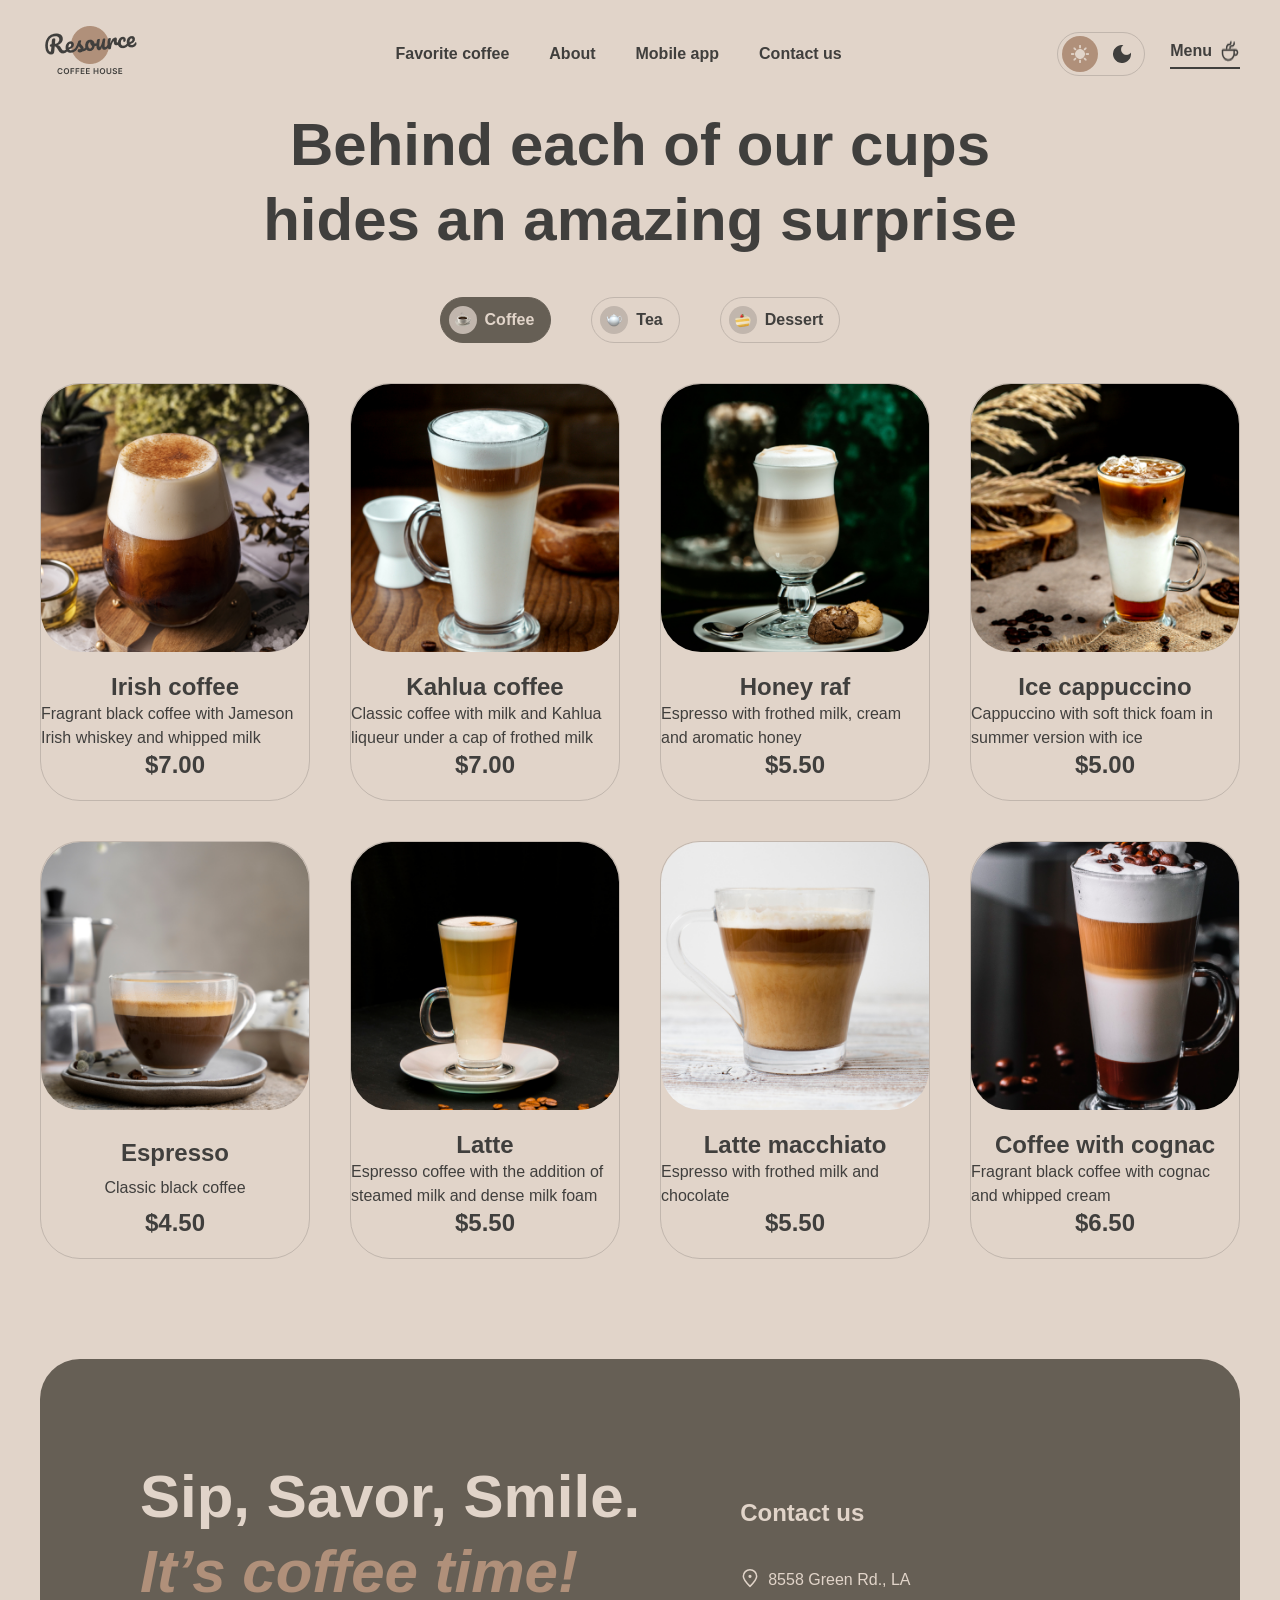
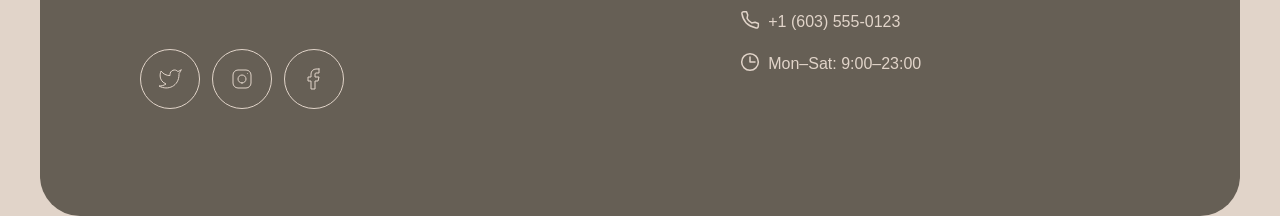
==== pages/menu/menu.html @ 3676dd22 "fix: header, footer links" ====
<!DOCTYPE html>
<html lang="en">
<head>
  <meta charset="UTF-8">
  <meta name="viewport" content="width=device-width, initial-scale=1.0">
  <link rel="icon" href="../../assets/img/menu/coffee_m_i.png" type="image/png">
  <script>
    if (localStorage.getItem('theme') === 'dark') document.documentElement.classList.add('dark', 'dark-init');
  </script>
  <link rel="stylesheet" href="../../styles/global.css">
  <link rel="stylesheet" href="../../styles/menu.css">
  <script src="../../scripts/switch.js" defer></script>
  <title>Coffee house</title>
</head>
<body>
  <div class="container">
    <header class="header font-nav-link">
      <div class="header-logo">
        <a href="../../pages/home/index.html">
          <img src="../../assets/img/logo.png" alt="Coffee house logo">
        </a>
      </div>
      <nav class="header-nav">
        <ul class="header-nav-list">
          <li><a href="../../pages/home/index.html#carousel">Favorite coffee</a></li>
          <li><a href="../../pages/home/index.html#about">About</a></li>
          <li><a href="../../pages/home/index.html#mobile-app">Mobile app</a></li>
          <li><a href="#contact">Contact us</a></li>
        </ul>
      </nav>
      <div class="header-buttons">
        <button class="header-switch">
          <img class="header-switch_btn sun" src="../../assets/img/Sun.png" alt="">
          <img class="header-switch_btn moon" src="../../assets/img/Moon.png" alt="">
        </button>
        <a class="header-menu_btn header-menu-active">
          <span class="header-menu_btn_title">Menu</span>
          <img class="header-menu_btn_img" src="../../assets/img/coffee-cup.png" alt="">
        </a>
        <button class="burger-btn" aria-label="Burger menu" aria-expanded="false">
          <span class="burger-btn__lines">
            <span></span>
            <span></span>
          </span>
        </button>
      </div>
    </header>
    <main class="menu">
      <div class="menu-offer">
        <h1 class="menu-offer__title font-heading-2">Behind each of our cups <br> hides an amazing surprise</h1>
        <div class="menu-offer__tabs font-action-button">
            <button class="menu-offer__tab active">
              <img class="tab-icon" src="../../assets/img/menu/coffee_m_i.png" alt="">
              <span>Coffee</span>
            </button>
            <button class="menu-offer__tab">
              <img class="tab-icon" src="../../assets/img/menu/tea_m_i.png" alt="">
              <span>Tea</span>
            </button>
            <button class="menu-offer__tab">
              <img class="tab-icon" src="../../assets/img/menu/dessert_m_i.png" alt="">
              <span>Dessert</span>
            </button>
        </div>
      </div>
      <div class="menu-grid">
        <article class="menu-card">
          <div class="menu-card__img-wrap">
            <img class="menu-card__img" src="../../assets/img/menu/coffee-1.png" alt="Menu card">
          </div>
          <h2 class="font-heading-3 menu-card__title">Irish coffee</h2>
          <p class="menu-card__text">Fragrant black coffee with Jameson Irish whiskey and whipped milk</p>
          <p class="menu-card__price font-heading-3">$7.00</p>
        </article>
        <article class="menu-card">
          <div class="menu-card__img-wrap">
            <img class="menu-card__img" src="../../assets/img/menu/coffee-2.png" alt="Menu card">
          </div>
          <h2 class="font-heading-3 menu-card__title">Kahlua coffee</h2>
          <p class="menu-card__text">Classic coffee with milk and Kahlua liqueur under a cap of frothed milk</p>
          <p class="menu-card__price font-heading-3">$7.00</p>
        </article>
        <article class="menu-card">
          <div class="menu-card__img-wrap">
            <img class="menu-card__img" src="../../assets/img/menu/coffee-3.png" alt="Menu card">
          </div>
          <h2 class="font-heading-3 menu-card__title">Honey raf</h2>
          <p class="menu-card__text">Espresso with frothed milk, cream and aromatic honey</p>
          <p class="menu-card__price font-heading-3">$5.50</p>
        </article>
        <article class="menu-card">
          <div class="menu-card__img-wrap">
            <img class="menu-card__img" src="../../assets/img/menu/coffee-4.png" alt="Menu card">
          </div>
          <h2 class="font-heading-3 menu-card__title">Ice cappuccino</h2>
          <p class="menu-card__text">Cappuccino with soft thick foam in summer version with ice</p>
          <p class="menu-card__price font-heading-3">$5.00</p>
        </article>
        <article class="menu-card">
          <div class="menu-card__img-wrap">
            <img class="menu-card__img" src="../../assets/img/menu/coffee-5.png" alt="Menu card">
          </div>
          <h2 class="font-heading-3 menu-card__title">Espresso</h2>
          <p class="menu-card__text">Classic black coffee</p>
          <p class="menu-card__price font-heading-3">$4.50</p>
        </article>
        <article class="menu-card">
          <div class="menu-card__img-wrap">
            <img class="menu-card__img" src="../../assets/img/menu/coffee-6.png" alt="Menu card">
          </div>
          <h2 class="font-heading-3 menu-card__title">Latte</h2>
          <p class="menu-card__text">Espresso coffee with the addition of steamed milk and dense milk foam</p>
          <p class="menu-card__price font-heading-3">$5.50</p>
        </article>
        <article class="menu-card">
          <div class="menu-card__img-wrap">
            <img class="menu-card__img" src="../../assets/img/menu/coffee-7.png" alt="Menu card">
          </div>
          <h2 class="font-heading-3 menu-card__title">Latte macchiato</h2>
          <p class="menu-card__text">Espresso with frothed milk and chocolate</p>
          <p class="menu-card__price font-heading-3">$5.50</p>
        </article>
        <article class="menu-card">
          <div class="menu-card__img-wrap">
            <img class="menu-card__img" src="../../assets/img/menu/coffee-8.png" alt="Menu card">
          </div>
          <h2 class="font-heading-3 menu-card__title">Coffee with cognac</h2>
          <p class="menu-card__text">Fragrant black coffee with cognac and whipped cream</p>
          <p class="menu-card__price font-heading-3">$6.50</p>
        </article>
      </div>
      <div class="menu-pagination">
        <button class="pagination_btn">
          <svg width="60" height="60" viewBox="0 0 60 60" xmlns="http://www.w3.org/2000/svg">
            <rect class="btn__bg" x="0.5" y="0.5" width="59" height="59" rx="29.5"/>
            <path class="btn__logo" d="M39.8883 31.5C39.1645 36.3113 35.013 40 30 40C24.4772 40 20 35.5228 20 30C20 24.4772 24.4772 20 30 20C34.1006 20 37.6248 22.4682 39.1679 26" stroke-linecap="round" stroke-linejoin="round"/>
            <path class="btn__logo" d="M35 26H39.4C39.7314 26 40 25.7314 40 25.4V21" stroke-linecap="round" stroke-linejoin="round"/>
            </svg>
        </button>
      </div>
    </main>
    <footer id="contact">
      <div class="footer-container">
        <div class="footer-social">
          <div class="footer-social-hero">
            <h2 class="font-heading-2 footer-h2">Sip, Savor, Smile.</h2>
            <p class="font-heading-2 font-heading-2-accent footer-h2__inv">It’s coffee time!</p>
          </div>
          <div class="footer-social_icons">
            <a href="https://x.com" target="blank" class="footer-social_link" aria-label="Twitter">
              <svg width="60" height="60" viewBox="0 0 60 60" xmlns="http://www.w3.org/2000/svg" class="footer-social_icon">
                <rect class="social_icon__bg" x="0.5" y="0.5" width="59" height="59" rx="29.5"/>
                <path class="social_icon__logo" d="M41 21.0101C41 21.0101 38.9821 22.2022 37.86 22.5401C37.2577 21.8476 36.4573 21.3567 35.567 21.134C34.6767 20.9112 33.7395 20.9673 32.8821 21.2945C32.0247 21.6218 31.2884 22.2045 30.773 22.9638C30.2575 23.7231 29.9877 24.6224 30 25.5401V26.5401C28.2426 26.5856 26.5013 26.1959 24.931 25.4055C23.3607 24.6151 22.0103 23.4487 21 22.0101C21 22.0101 17 31.0101 26 35.0101C23.9405 36.408 21.4872 37.109 19 37.0101C28 42.0101 39 37.0101 39 25.5101C38.9991 25.2315 38.9723 24.9537 38.92 24.6801C39.9406 23.6735 41 21.0101 41 21.0101Z" stroke-linecap="round" stroke-linejoin="round"/>
              </svg>
            </a>
            <a href="https://www.instagram.com" target="blank" class="footer-social_link" aria-label="Instagram">
              <svg width="60" height="60" viewBox="0 0 60 60" fill="none" xmlns="http://www.w3.org/2000/svg" class="footer-social_icon">
                <rect class="social_icon__bg" x="0.5" y="0.5" width="59" height="59" rx="29.5" stroke="#C1B6AD"/>
                <path class="social_icon__logo" d="M30 34C32.2091 34 34 32.2091 34 30C34 27.7909 32.2091 26 30 26C27.7909 26 26 27.7909 26 30C26 32.2091 27.7909 34 30 34Z" stroke="#E1D4C9" stroke-linecap="round" stroke-linejoin="round"/>
                <path class="social_icon__logo" d="M21 34V26C21 23.2386 23.2386 21 26 21H34C36.7614 21 39 23.2386 39 26V34C39 36.7614 36.7614 39 34 39H26C23.2386 39 21 36.7614 21 34Z" stroke="#E1D4C9"/>
                <path class="social_icon__logo" d="M35.5 24.51L35.51 24.4989" stroke="#E1D4C9" stroke-linecap="round" stroke-linejoin="round"/>
              </svg>
            </a>
            <a href="https://www.facebook.com" target="blank" class="footer-social_link" aria-label="Facebook">
              <svg width="60" height="60" viewBox="0 0 60 60" fill="none" xmlns="http://www.w3.org/2000/svg" class="footer-social_icon">
                <rect class="social_icon__bg" x="0.5" y="0.5" width="59" height="59" rx="29.5" stroke="#C1B6AD"/>
                <path class="social_icon__logo" d="M35 20H32C30.6739 20 29.4021 20.5268 28.4645 21.4645C27.5268 22.4021 27 23.6739 27 25V28H24V32H27V40H31V32H34L35 28H31V25C31 24.7348 31.1054 24.4804 31.2929 24.2929C31.4804 24.1054 31.7348 24 32 24H35V20Z" stroke="#E1D4C9" stroke-linecap="round" stroke-linejoin="round"/>
              </svg>
            </a>
          </div>
        </div>
        <div class="footer-contacts">
          <h3 class="font-heading-3">Contact us</h3>
          <div class="contacts-wrapper">
            <a href="https://www.google.com/maps" target="_blank" class="contacts__adress contacts__item">
              <svg width="20" height="20" viewBox="0 0 20 20" fill="none" xmlns="http://www.w3.org/2000/svg">
                <path d="M16.6663 8.33329C16.6663 12.0152 9.99967 18.3333 9.99967 18.3333C9.99967 18.3333 3.33301 12.0152 3.33301 8.33329C3.33301 4.65139 6.31778 1.66663 9.99967 1.66663C13.6816 1.66663 16.6663 4.65139 16.6663 8.33329Z" stroke="#E1D4C9" stroke-width="1.5"/>
                <path d="M10.0003 9.16667C10.4606 9.16667 10.8337 8.79357 10.8337 8.33333C10.8337 7.8731 10.4606 7.5 10.0003 7.5C9.54009 7.5 9.16699 7.8731 9.16699 8.33333C9.16699 8.79357 9.54009 9.16667 10.0003 9.16667Z" fill="#E1D4C9" stroke="#E1D4C9" stroke-width="1.5" stroke-linecap="round" stroke-linejoin="round"/>
              </svg>
              <span>8558 Green Rd.,  LA</span>
            </a>
            <a href="tel:+16035550123" class="contacts__phone contacts__item">
              <svg width="20" height="20" viewBox="0 0 20 20" fill="none" xmlns="http://www.w3.org/2000/svg">
                <path d="M15.0984 12.2516L11.6665 12.9166C9.34845 11.7531 7.91654 10.4166 7.08321 8.33329L7.72483 4.89154L6.51197 1.66663L3.72946 1.66663C2.60191 1.66663 1.71466 2.59958 1.90108 3.71161C2.29888 6.08454 3.37231 10.0391 6.24987 12.9166C9.27338 15.9401 13.5661 17.3318 16.1378 17.9288C17.299 18.1983 18.3332 17.2908 18.3332 16.0988L18.3332 13.4843L15.0984 12.2516Z" stroke="#E1D4C9" stroke-width="1.5" stroke-linecap="round" stroke-linejoin="round"/>
              </svg>
              <span>+1 (603) 555-0123</span>
            </a>
            <a href="https://www.google.com/maps" class="contacts__schedule contacts__item">
              <svg width="20" height="20" viewBox="0 0 20 20" fill="none" xmlns="http://www.w3.org/2000/svg">
                <g clip-path="url(#clip0_217_1736)">
                <path d="M10 5L10 10L15 10" stroke="#E1D4C9" stroke-width="1.5" stroke-linecap="round" stroke-linejoin="round"/>
                <path d="M10.0003 18.3333C14.6027 18.3333 18.3337 14.6023 18.3337 9.99996C18.3337 5.39759 14.6027 1.66663 10.0003 1.66663C5.39795 1.66663 1.66699 5.39759 1.66699 9.99996C1.66699 14.6023 5.39795 18.3333 10.0003 18.3333Z" stroke="#E1D4C9" stroke-width="1.5" stroke-linecap="round" stroke-linejoin="round"/>
                </g>
                <defs>
                <clipPath id="clip0_217_1736">
                <rect width="20" height="20" fill="white"/>
                </clipPath>
                </defs>
              </svg>
              <span>Mon–Sat: 9:00–23:00</span>
            </a>
          </div>
        </div>
      </div>
    </footer>
  </div>
</body>
</html>
---- styles/global.css ----
/* colors */
:root {
  --page-col: #E1D4C9;
  --container-col: #665F55;
  --overlay-col: #403F3DCC;
  --text-primary-col: #403F3D;
  --text-inverse-col: #E1D4C9;
  --text-accent-col: #B0907A;
  --border-primary-col: #C1B6AD;
  --border-inverse-col: #665F55;

  --dark-page-col: #292826;
  --dark-container-col: #403F3D;
  --dark-overlay-col: #292826CC;
  --dark-text-primary-col: #E1D4C9;
  --dark-text-inverse-col: #E1D4C9;
  --dark-text-accent-col: #B0907A;
  --dark-border-primary-col: #665F55;
  --dark-border-inverse-col: #C1B6AD;
}

/* dark theme */
html.dark {
  --page-col: var(--dark-page-col);
  --container-col: var(--dark-container-col);
  --overlay-col: var(--dark-overlay-col);
  --text-primary-col: var(--dark-text-primary-col);
  --text-inverse-col: var(--dark-text-inverse-col);
  --text-accent-col: var(--dark-text-accent-col);
  --border-primary-col: var(--dark-border-primary-col);
  --border-inverse-col: var(--dark-border-inverse-col);
}

/* fonts */
.font-heading-1 {
  font-weight: 600;
  font-size: 72px;
  line-height: 105%;
}
.font-heading-1-accent {
  font-style: italic;
}
.font-heading-2 {
  font-weight: 600;
  font-size: 60px;
  line-height: 125%;
}
.font-heading-2-accent {
  font-style: italic;
}
.font-heading-3 {
  font-weight: 600;
  font-size: 24px;
  line-height: 125%;
}
.font-body-caption {
  font-weight: 600;
  font-size: 10px;
  line-height: 140%;
}
.font-action-button {
  font-weight: 600;
  font-size: 16px;
  line-height: 150%;
}
.font-burger-link {
  font-weight: 600;
  font-size: 32px;
  line-height: 125%;
}
.font-nav-link {
  font-weight: 600;
  font-size: 16px;
  line-height: 150%;
  font-style: bold;
}
@media (max-width: 700px) {
  .font-heading-1 {
    font-weight: 600;
    font-size: 42px;
    line-height: 115%;
  }
  .font-heading-2 {
    font-weight: 600;
    font-size: 32px;
    line-height: 125%;
  }
}

/* props */

*, *::before, *::after {
  margin: 0;
  box-sizing: border-box;
}
html {
  background-color: var(--page-col);
  scroll-behavior: smooth;
}
body {
  font-family: 'Inter', sans-serif;
  font-weight: 400;
  font-size: 16px;
  line-height: 150%;
  background-color: var(--page-col);
  color: var(--text-primary-col);
  transition: background-color 0.3s ease, color 0.3s ease;
}
a:link, a:visited {
  color: inherit;
  text-decoration: none;
}
.container {
  max-width: 1440px;
  /* width: 90%; */
  margin: 0 auto;
  padding: 0 40px;
}
@media (max-width: 700px) {
  .container {
    padding: 0 16px;
  }
}

/* svg color inversion */

.is-invertible {
  border: 1px solid var(--border-primary-col);
  background-color: transparent;
  transition: background-color 0.2s ease, border-color 0.2s ease, transform 0.2s ease;
}
.is-invertible .svg-bg {
  fill: transparent;
  stroke: var(--text-primary-col);
  transition: fill 0.2s ease, stroke 0.2s ease;
}
.is-invertible .svg-logo {
  fill: none;
  stroke: var(--text-primary-col);
  transition: stroke 0.2s ease;
}
.is-invertible:hover {
  background-color: var(--text-primary-col);
  stroke: var(--text-primary-col);
  fill: var(--text-primary-col);
}
.is-invertible:hover .svg-bg {
  fill: var(--text-primary-col);
  stroke: var(--text-primary-col);
}
.is-invertible:hover .svg-logo {
  stroke: var(--text-inverse-col);
  fill: var(--text-inverse-col);
}

/* header */

.header {
  padding: 20px 0;
  display: flex;
  justify-content: space-between;
}
.header-nav {
  display: flex;
}
.header-nav-list {
  display: flex;
  flex-direction: row;
  list-style: none;
  align-items: center;
  justify-content: center;
  gap: 40px;
}
.header-nav-list li:hover {
  border-bottom: 2px solid var(--text-primary-col);
}
.header-buttons {
  display: flex;
  gap: 25px;
  align-items: center;
}
@media (max-width: 400px) {
  .header-buttons {
    gap: 10px;
  }
}
.header-switch {
  all: unset;
  box-sizing: border-box;
  cursor: pointer;
  overflow: hidden;
  position: relative;

  width: 88px;
  height: 44px;

  border: 1px solid var(--border-primary-col);

  border-radius: 100px;
  display: inline-flex;
  align-items: center;
  justify-content: space-between;

  padding: 3px 13px;
  transition: background-color 0.3s, ease;
}
.header-switch:after {
  content: "";
  position: absolute;

  top: 3px;
  left: 4px;

  width: 36px;
  height: 36px;
  border-radius: 100px;

  background-color: var(--text-accent-col);
  transition: transform 0.3s cubic-bezier(0.4, 0, 0.2, 1), border-color 0.3s ease;
}
.header-switch::before {
  content: "";
  position: absolute;

  top: 3px;
  left: 4px;

  width: 36px;
  height: 36px;
  border-radius: 100px;

  background-color: inherit;
  z-index: 0;
}
.header-switch:not(.dark):not(.is-clicking):hover::before {
  transform: translateX(42px);
  background-color: var(--dark-border-primary-col);
}
.header-switch.dark:after {
  transform: translateX(42px);
  background-color: var(--dark-text-accent-col);
}
.header-switch.dark:not(.is-clicking):hover::before {
  transform: translateX(0);
  background-color: var(--dark-container-col);
}
.header-switch_btn {
  width: 18px;
  height: 18px;
  z-index: 1;
  transition: opacity 0.3s ease, filter 0.3s ease;
}
html.dark-init .header-switch::after {
  transition: none !important;
}
html.dark-init .header-switch::before {
  transition: none !important;
}
.header-menu_btn {
  display: flex;
  gap: 8px;
  padding-bottom: 4px;
  cursor: pointer;
  border-bottom: 2px solid transparent;
  transition: border-color 0.2s ease;
}
.header-menu_btn_img {
  opacity: 0;
  transform: scale(0.8);
  transition: opacity 0.2s ease, transform 0.2s ease;
}
.header-menu_btn:hover .header-menu_btn_img {
  opacity: 1;
  transform: scale(1);
}
.header-menu-active .header-menu_btn_img {
  opacity: 1;
  transform: scale(1);
}
.header-menu-active {
  border-color: var(--text-primary-col);
}
.burger-btn {
  all: unset;
  display: none;
}
@media (max-width: 1000px) {
  .header-nav-list {
    display: none;
  }
  .header-menu_btn {
    display: none;
  }
  .burger-btn {
    all: unset;
    box-sizing: border-box;
    cursor: pointer;
    display: inline-flex;
    align-items: center;
    justify-content: center;
    width: 44px;
    height: 44px;
    border: 1px solid var(--border-inverse-col);
    border-radius: 50%;
    position: relative;
    z-index: 100;
    transition: background-color 0.2s ease, border-color 0.2s ease;
  }
  .burger-btn__lines {
    display: flex;
    position: relative;
    width: 16px;
    height: 8px;
    display: flex;
    flex-direction: column;
    justify-content: space-between;
  }
  .burger-btn__lines span {
    display: block;
    width: 100%;
    height: 2px;
    background-color: var(--border-inverse-col);
    border-radius: 1px;
    transition: transform 0.3s ease, opacity 0.3s ease, top 0.3s ease;
    position: relative;
  }
  .burger-btn--open .burger-btn__lines span:nth-child(1) {
    transform: translateY(3px) rotate(45deg);
  }
  .burger-btn--open .burger-btn__lines span:nth-child(2) {
    transform: translateY(-3px) rotate(-45deg);
  }
}

/* footer */
.footer-container {
  display: flex;
  flex-direction: row;
  align-items: center;
  gap: 100px;
  padding: 100px;
  background-color: var(--container-col);
  border-radius: 40px;
}
.footer-social {
  display: flex;
  flex-direction: column;
  gap: 40px;
}
.footer-h2 {
  color: var(--text-inverse-col);
}
.footer-h2__inv {
  color: var(--text-accent-col);
}
.footer-social_icons {
  display: flex;
  gap: 12px;
}
.footer-social_link {
  cursor: pointer;
  transition: transform 0.2s ease;
}
.social_icon__bg {
  fill: transparent;
  stroke: var(--text-inverse-col);
  transition: fill 0.2s ease, stroke 0.2s ease;
}
.social_icon__logo {
  fill: none;
  stroke: var(--text-inverse-col);
  transition: stroke 0.2s ease;
}
.footer-social_link:hover .social_icon__bg {
  fill: var(--text-inverse-col);
  stroke: var(--text-inverse-col);
}
.footer-social_link:hover .social_icon__logo {
  stroke: var(--container-col);
}
.footer-contacts {
  display: flex;
  flex-direction: column;
  gap: 40px;
  color: var(--text-inverse-col);
}
.contacts-wrapper {
  display: flex;
  flex-direction: column;
  gap: 16px;
}
.contacts__item {
  display: flex;
  flex-direction: row;
  gap: 8px;
  cursor: pointer;
  border-bottom: 2px solid transparent;
  transition: border-color 0.2s ease;
}
.contacts__item:hover {
  border-color: var(--text-inverse-col);
}
@media (max-width: 1220px) {
  .footer-container {
    gap: 60px;
  }
}
@media (max-width: 1050px) {
  .footer-container {
    flex-direction: column;
    align-items: start;
    padding-left: 60px;
    padding-right: 60px;
  }
}
@media (max-width: 700px) {
  .footer-container {
    padding-left: 16px;
    padding-right: 16px;
    padding-bottom: 60px;
    gap: 40px;
  }
}
---- styles/menu.css ----
.menu {
  display: flex;
  flex-direction: column;
  gap: 40px;
  margin-bottom: 100px;
}
.menu-offer {
  display: flex;
  flex-direction: column;
  align-items: center;
  gap: 40px;
}
.menu-offer__tab {
  all: unset;
  box-sizing: border-box;
  cursor: pointer;
  overflow: hidden;

  height: 46px;

  border: 1px solid var(--border-primary-col);

  border-radius: 100px;
  display: inline-flex;
  align-items: center;
  justify-content: center;
  gap: 8px;

  padding: 8px 16px 8px 8px;
  transition: background-color 0.2s ease, border-color 0.2s ease, color 0.2s ease;
}
.tab-icon {
  padding: 6px;
  background-color: var(--border-primary-col);
  border-radius: 50%;
  transition: background-color 0.2s ease, filter 0.2s ease;
}
.menu-offer__tab:hover,
.menu-offer__tab.active {
  background-color: var(--container-col);
  border-color: var(--container-col);
  color: var(--text-inverse-col);
}
.menu-offer__tab:hover
.tab-icon,
.tab-icon:active {
  background-color: var(--page-col);
  border-color: var(--page-col);
  color: var(--page-col);
}
.tab-btn:hover .tab-icon,
.tab-btn:active .tab-icon {
  background-color: var(--page-col);
}
.menu-offer__title {
  text-align: center;
}
.menu-offer__tabs {
  display: flex;
  align-items: center;
  justify-content: center;
  gap: 40px;
}
.menu-grid {
  display: grid;
  grid-template-columns: repeat(4, minmax(0, 1fr));
  gap: 40px 40px;
  max-width: 1344px;
  width: 100%;
  margin: 0 auto;
}
@media (max-width: 1100px) {
  .menu-grid {
    grid-template-columns: repeat(2, 1fr);
    gap: 40px;
  }
}
@media (max-width: 700px) {
  .menu-grid {
    grid-template-columns: 100%;
    gap: 28px;
    max-width: 450px;
  }
}
.menu-card {
  display: flex;
  flex-direction: column;
  align-items: center;
  justify-content: space-between;
  cursor: pointer;
  border: 1px solid var(--border-primary-col);
  border-radius: 40px;
}
.menu-card__img-wrap {
  width: 100%;
  overflow: hidden;
  position: relative;
  aspect-ratio: 1/1;
  border-radius: 40px;
  margin-bottom: 20px;
}
.menu-card__img {
  width: 100%;
  height: 100%;
  object-fit: cover;
  object-position: center;
  transform: scale(1.1);
  transition: transform 0.4s cubic-bezier(0.25, 1, 0.5, 1);
}
.menu-card:hover .menu-card__img {
  transform: scale(1);
}
.menu-card__price {
  margin-bottom: 20px;
}
@media (max-width: 700px) {
  .menu-card:nth-child(n + 5) {
    display: none !important;
  }
}
.menu-pagination {
  display: none;
  flex-direction: row;
  align-items: center;
  justify-content: center;
}
@media (max-width: 1100px) {
  .menu-pagination {
    display: flex;
  }
}
.pagination_btn {
  all: unset;
  box-sizing: border-box;
  cursor: pointer;
  transition: transform 0.2s ease;
}
.btn__logo {
  fill: none;
  stroke: var(--border-inverse-col);
  transition: stroke 0.2s ease;
}
.btn__bg {
  fill: transparent;
  stroke: var(--border-inverse-col);
  transition: fill 0.2s ease, stroke 0.2s ease;
}
.pagination_btn:hover .btn__bg {
  fill: var(--border-inverse-col);
  stroke: var(--page-col);
}
.pagination_btn:hover .btn__logo {
  stroke: var(--page-col);
}
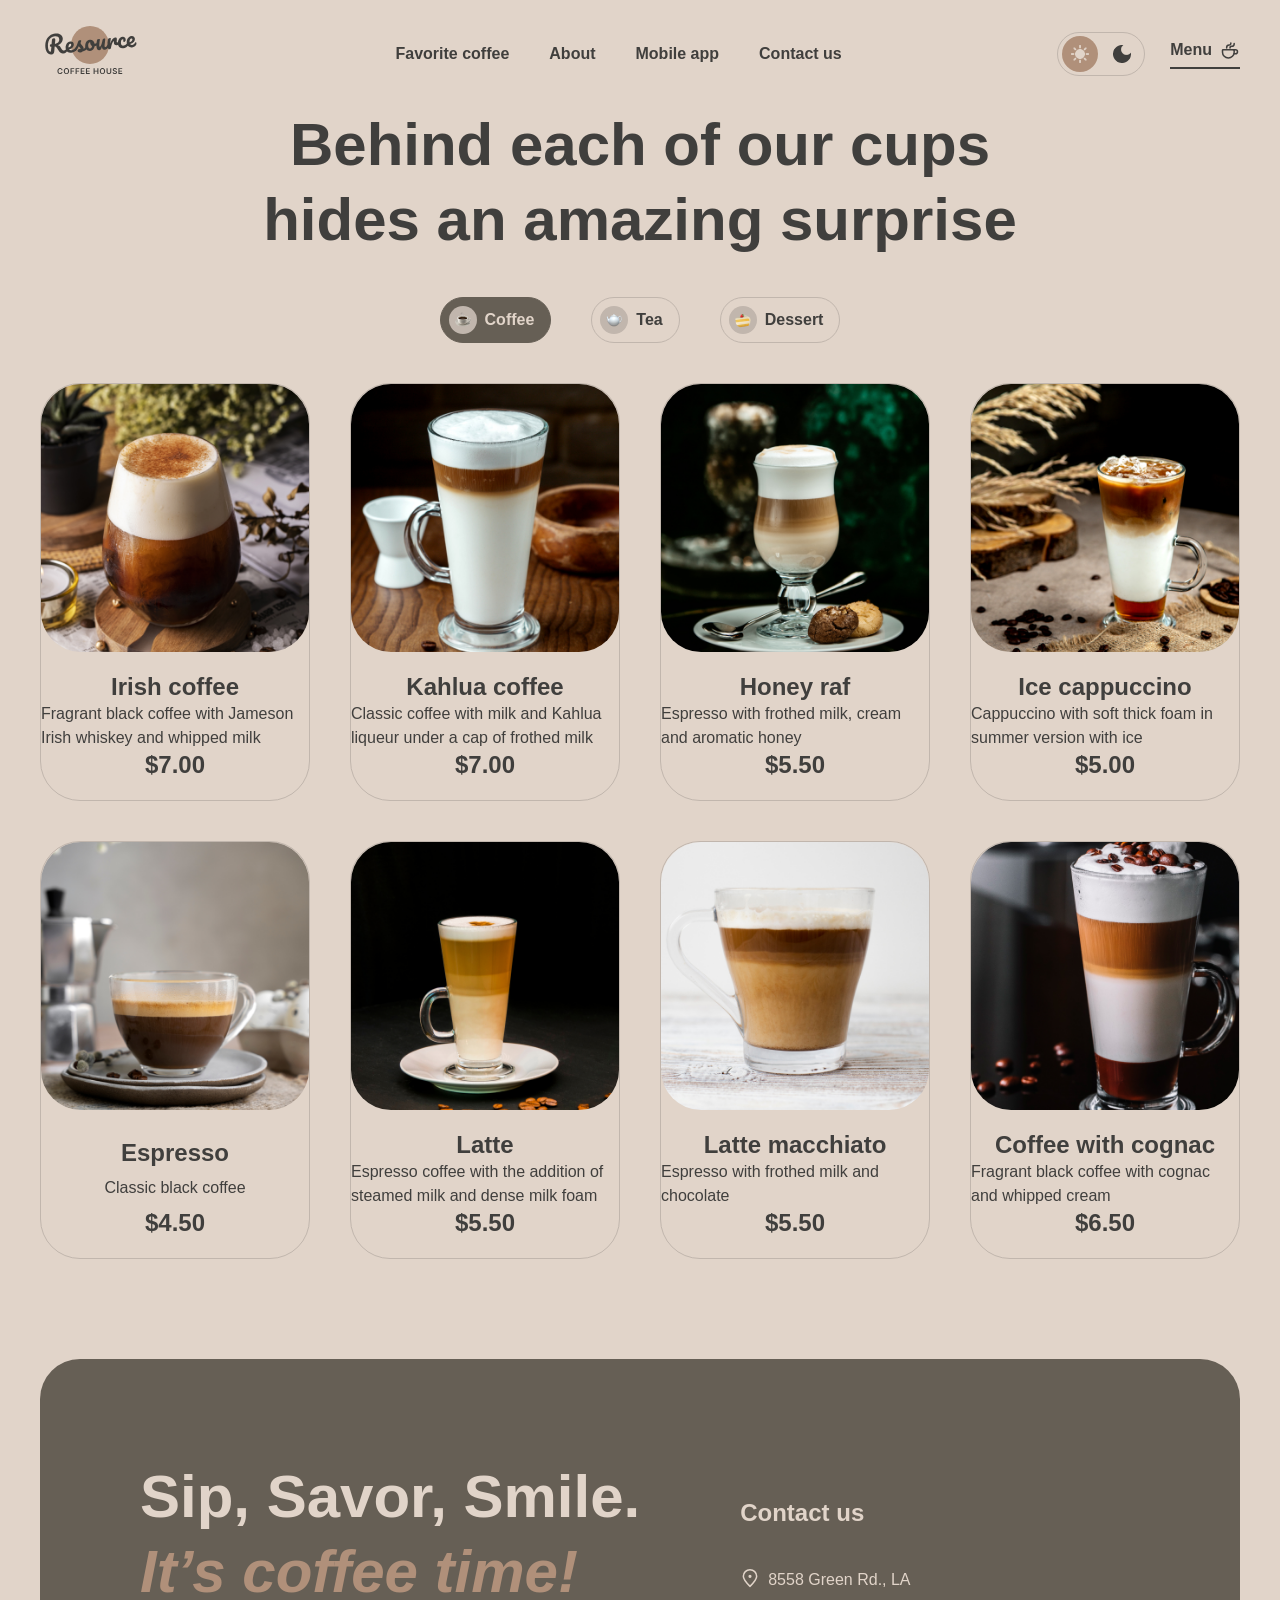
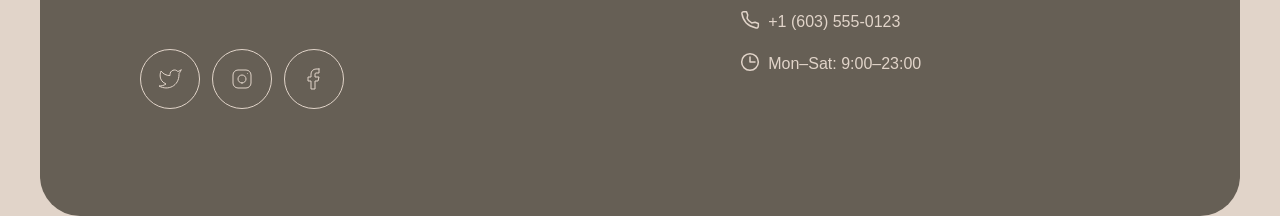
==== commit 4fd6a1c8: "fix: menu btn at header" ====
--- a/pages/menu/menu.html
+++ b/pages/menu/menu.html
@@ -17,7 +17,28 @@
     <header class="header font-nav-link">
       <div class="header-logo">
         <a href="../../pages/home/index.html">
-          <img src="../../assets/img/logo.png" alt="Coffee house logo">
+          <svg class="header-logo-img" width="100" height="60" viewBox="0 0 100 60" fill="none" xmlns="http://www.w3.org/2000/svg">
+            <path d="M69 25C69 35.4934 60.4934 44 50 44C39.5066 44 31 35.4934 31 25C31 14.5066 39.5066 6 50 6C60.4934 6 69 14.5066 69 25Z" fill="#B0907A"/>
+            <path d="M95.6784 22.2913C95.8856 22.2732 96.0534 22.3548 96.1817 22.5364C96.326 22.7165 96.4127 22.9739 96.442 23.3086C96.4922 23.8824 96.4 24.3884 96.1652 24.8265C95.7789 25.5509 95.2359 26.1365 94.5362 26.5832C93.8524 27.0285 93.0084 27.295 92.0042 27.3829C90.4741 27.5168 89.2469 27.1664 88.3226 26.3318C87.3969 25.4812 86.8658 24.2749 86.7291 22.7129C86.6329 21.6131 86.7748 20.5727 87.1547 19.5919C87.5333 18.5951 88.1046 17.7822 88.8687 17.1532C89.6487 16.5229 90.5568 16.1623 91.5928 16.0717C92.5173 15.9908 93.2829 16.2049 93.8895 16.714C94.4948 17.2071 94.8386 17.9239 94.9209 18.8643C95.0171 19.9641 94.7016 20.9473 93.9743 21.814C93.2617 22.6633 91.9772 23.4021 90.1208 24.0303C90.5675 24.73 91.2451 25.0401 92.1537 24.9606C92.8072 24.9035 93.3279 24.7053 93.7158 24.3662C94.1197 24.0257 94.5692 23.4725 95.0643 22.7064C95.2346 22.4506 95.4393 22.3122 95.6784 22.2913ZM91.3914 18.4503C90.8016 18.5019 90.3295 18.8885 89.9751 19.6102C89.6365 20.3304 89.5098 21.1767 89.5949 22.149L89.5991 22.1968C90.5199 21.8914 91.2318 21.4918 91.7347 20.9981C92.2376 20.5044 92.4632 19.9626 92.4117 19.3729C92.3852 19.0701 92.2766 18.8386 92.0859 18.6786C91.9098 18.5013 91.6783 18.4252 91.3914 18.4503Z" fill="currentColor"/>
+            <path d="M83.2976 28.1446C81.7356 28.2813 80.4779 27.9497 79.5245 27.1497C78.5857 26.3324 78.0529 25.1985 77.926 23.7481C77.813 22.457 77.969 21.303 78.394 20.2861C78.819 19.2692 79.4149 18.4622 80.1818 17.8651C80.9487 17.268 81.7784 16.9304 82.671 16.8523C83.5477 16.7756 84.2481 16.9793 84.7723 17.4635C85.311 17.9303 85.6159 18.5702 85.6871 19.383C85.7456 20.0525 85.6437 20.6316 85.3813 21.1203C85.1348 21.6076 84.7725 21.8722 84.2944 21.9141C83.9915 21.9406 83.7382 21.8904 83.5344 21.7637C83.3465 21.6356 83.2414 21.444 83.2191 21.189C83.2093 21.0774 83.2141 20.9485 83.2334 20.8023C83.2527 20.6561 83.2676 20.5504 83.278 20.4852C83.3367 20.2392 83.357 20.0125 83.3389 19.8053C83.3208 19.5981 83.2511 19.4436 83.1297 19.3418C83.0243 19.2386 82.876 19.1953 82.6847 19.2121C82.3181 19.2441 81.9901 19.4415 81.7006 19.8041C81.4097 20.1508 81.193 20.6114 81.0506 21.186C80.9081 21.7606 80.8661 22.3826 80.9247 23.0521C81.0865 24.901 81.9723 25.7551 83.5821 25.6142C84.2356 25.557 84.9181 25.2805 85.6296 24.7846C86.3556 24.2714 87.0469 23.5444 87.7034 22.6036C87.8752 22.3637 88.0806 22.2333 88.3197 22.2124C88.5269 22.1942 88.6946 22.2759 88.8229 22.4574C88.9672 22.6375 89.054 22.895 89.0832 23.2297C89.1362 23.8354 89.028 24.3427 88.7587 24.7518C88.0904 25.7418 87.2526 26.5378 86.2452 27.1399C85.2524 27.7247 84.2699 28.0596 83.2976 28.1446Z" fill="currentColor"/>
+            <path d="M69.549 29.3476C68.9433 29.4006 68.485 29.1195 68.1742 28.5042C67.8794 27.8876 67.6706 26.8779 67.5479 25.4753C67.3666 23.4032 67.4892 21.4089 67.9158 19.4924C68.0188 19.0177 68.2207 18.6627 68.5213 18.4276C68.8365 18.1752 69.289 18.0232 69.8787 17.9716C70.1975 17.9437 70.4242 17.964 70.5586 18.0326C70.6931 18.1011 70.7701 18.2469 70.7897 18.4701C70.812 18.7251 70.7426 19.3094 70.5816 20.2229C70.478 20.8744 70.3993 21.4434 70.3455 21.93C70.2917 22.4165 70.2636 23.0132 70.2612 23.7201C70.6673 22.3033 71.1594 21.136 71.7376 20.2181C72.3158 19.3002 72.8997 18.6308 73.4892 18.2098C74.0947 17.7874 74.6605 17.5532 75.1865 17.5072C76.2225 17.4166 76.7858 17.8893 76.8765 18.9253C76.8946 19.1325 76.8668 19.6409 76.7931 20.4504C76.7214 21.0991 76.6925 21.5032 76.7064 21.6626C76.7552 22.2204 76.9789 22.4819 77.3773 22.4471C77.8236 22.408 78.3668 22.0072 79.0067 21.2445C79.1958 21.0191 79.4019 20.8967 79.6251 20.8772C79.8323 20.8591 80 20.9408 80.1283 21.1223C80.2712 21.2864 80.3559 21.5199 80.3824 21.8228C80.434 22.4125 80.315 22.8887 80.0255 23.2513C79.6197 23.7526 79.1285 24.1971 78.5521 24.5848C77.9903 24.9552 77.3746 25.1697 76.7052 25.2282C75.8604 25.3021 75.196 25.1434 74.7121 24.7521C74.2441 24.3594 73.978 23.7965 73.9139 23.0633C73.8929 22.8242 73.8959 22.583 73.9228 22.3397C73.9268 22.0182 73.9239 21.8016 73.9142 21.69C73.8919 21.435 73.793 21.3151 73.6177 21.3305C73.3786 21.3514 73.0836 21.6503 72.7325 22.2271C72.396 22.7865 72.0748 23.5213 71.7689 24.4314C71.4631 25.3415 71.2332 26.2932 71.0791 27.2864C70.9694 28.0509 70.8068 28.5791 70.5914 28.8709C70.3906 29.1455 70.0431 29.3044 69.549 29.3476Z" fill="currentColor"/>
+            <path d="M59.2462 30.2488C58.5289 30.3116 57.9106 30.0364 57.3912 29.4233C56.8863 28.7929 56.5906 27.9836 56.5042 26.9954C56.3996 25.8 56.3838 24.7012 56.4567 23.699C56.5282 22.6809 56.6985 21.5979 56.9675 20.4501C57.085 19.958 57.2782 19.5958 57.547 19.3635C57.8157 19.1312 58.2609 18.9878 58.8826 18.9334C59.2332 18.9028 59.4772 18.9376 59.6145 19.038C59.7677 19.1371 59.8541 19.2981 59.8736 19.5213C59.8847 19.6488 59.8347 20.0868 59.7235 20.8354C59.6157 21.4391 59.5349 21.9842 59.4811 22.4707C59.3088 24.1722 59.247 25.3019 59.2958 25.8598C59.3251 26.1945 59.3859 26.4301 59.4781 26.5666C59.569 26.6871 59.7021 26.7397 59.8774 26.7244C60.1165 26.7035 60.3904 26.4386 60.6993 25.9297C61.024 25.4195 61.3431 24.6608 61.6565 23.6536C61.9859 22.6451 62.2798 21.4148 62.5382 19.9627C62.6239 19.4734 62.7852 19.114 63.0221 18.8845C63.2749 18.6535 63.6643 18.5151 64.1903 18.4691C64.5569 18.437 64.8161 18.4625 64.9679 18.5456C65.1184 18.6127 65.204 18.7658 65.2249 19.0049C65.2598 19.4034 65.1561 20.5127 64.9138 22.3327C64.646 24.412 64.533 25.6907 64.5748 26.1688C64.6013 26.4717 64.686 26.7052 64.8289 26.8694C64.9703 27.0176 65.1447 27.0827 65.3519 27.0645C65.6706 27.0366 66.0285 26.8126 66.4254 26.3924C66.8368 25.9549 67.3708 25.2657 68.0273 24.3249C68.199 24.0851 68.4044 23.9547 68.6435 23.9337C68.8507 23.9156 69.0185 23.9973 69.1468 24.1788C69.291 24.3589 69.3778 24.6163 69.4071 24.9511C69.4629 25.5886 69.3547 26.096 69.0825 26.4731C68.471 27.3779 67.7905 28.1361 67.041 28.7477C66.3074 29.358 65.4385 29.707 64.4343 29.7949C63.6693 29.8618 63.0776 29.6165 62.6594 29.0588C62.2572 28.4997 62.0093 27.6862 61.9159 26.6183C61.7398 27.7259 61.4065 28.5982 60.9162 29.2354C60.4245 29.8566 59.8678 30.1944 59.2462 30.2488Z" fill="currentColor"/>
+            <path d="M57.5606 22.8796C57.7678 22.8614 57.9362 22.9511 58.0659 23.1485C58.1956 23.346 58.2744 23.6041 58.3023 23.9229C58.3692 24.688 58.1779 25.1625 57.7282 25.3463C56.8011 25.7647 55.7659 26.048 54.6225 26.1963C54.4367 27.5616 53.9332 28.6898 53.1117 29.5808C52.2888 30.4559 51.3115 30.9429 50.1799 31.0419C49.2235 31.1256 48.3824 30.9663 47.6566 30.564C46.9467 30.1603 46.383 29.5913 45.9654 28.8569C45.5478 28.1225 45.3 27.309 45.2219 26.4164C45.1159 25.205 45.2529 24.1089 45.6328 23.1281C46.0114 22.1313 46.5841 21.3343 47.351 20.7372C48.1165 20.1242 48.9933 19.7744 49.9816 19.688C51.1929 19.582 52.2022 19.9193 53.0093 20.6999C53.8309 21.4632 54.3592 22.453 54.5941 23.6691C55.339 23.5558 56.2177 23.3183 57.23 22.9567C57.3547 22.9136 57.4649 22.8879 57.5606 22.8796ZM50.1494 28.4908C50.6595 28.4462 51.0797 28.2007 51.41 27.7542C51.7563 27.3063 51.959 26.6863 52.0182 25.8941C51.4948 25.6026 51.0739 25.1977 50.7555 24.6795C50.4531 24.1599 50.2754 23.5972 50.2224 22.9916C50.2001 22.7365 50.2017 22.4794 50.2272 22.2202L50.1076 22.2307C49.4701 22.2864 48.9633 22.644 48.5873 23.3032C48.2259 23.9452 48.094 24.824 48.1916 25.9398C48.2683 26.8164 48.4942 27.4712 48.8694 27.9042C49.2605 28.3357 49.6872 28.5313 50.1494 28.4908Z" fill="currentColor"/>
+            <path d="M40.3103 32.4354C39.4815 32.508 38.8272 32.3725 38.3474 32.029C37.8836 31.6841 37.6307 31.2726 37.5889 30.7944C37.5527 30.38 37.6727 30.0081 37.9491 29.6787C38.2254 29.3494 38.6584 29.1589 39.2482 29.1073C39.4554 29.0892 39.6966 29.0922 39.9717 29.1163C40.2614 29.1231 40.4787 29.1282 40.6235 29.1316C40.5713 28.7185 40.4415 28.3364 40.2341 27.9851C40.0427 27.6325 39.8048 27.3 39.5205 26.9876C39.2348 26.6592 38.9692 26.3773 38.7237 26.1418C38.3119 27.1254 37.8861 27.9497 37.4464 28.6145C37.0226 29.278 36.5482 29.9137 36.0232 30.5218C35.7614 30.8338 35.4711 31.0038 35.1523 31.0316C34.8973 31.054 34.6824 30.9844 34.5077 30.823C34.3316 30.6457 34.2316 30.4216 34.2079 30.1506C34.1801 29.8318 34.2658 29.5272 34.4653 29.2367L34.7426 28.827C35.5244 27.6664 36.1078 26.7159 36.4928 25.9756C36.7233 25.4896 36.9884 24.8481 37.288 24.0509C37.5863 23.2379 37.8745 22.4016 38.1527 21.542C38.3942 20.8142 38.9931 20.4085 39.9494 20.3248C40.3957 20.2858 40.71 20.2984 40.8923 20.3628C41.0746 20.4271 41.1734 20.547 41.1888 20.7223C41.1971 20.8179 41.1785 20.9722 41.1329 21.1849C41.0873 21.3977 41.0177 21.6126 40.9243 21.8296C40.6876 22.4285 40.5867 22.9272 40.6215 23.3257C40.6424 23.5647 40.7451 23.8208 40.9296 24.0937C41.1301 24.3653 41.4244 24.7009 41.8127 25.1006C42.3814 25.7254 42.8141 26.2657 43.111 26.7216C43.4224 27.1601 43.6025 27.6583 43.6513 28.2162C43.6652 28.3756 43.6688 28.6001 43.662 28.8898C44.4166 28.5187 45.2626 27.6335 46.2003 26.2345C46.372 25.9946 46.5774 25.8642 46.8165 25.8433C47.0237 25.8252 47.1915 25.9069 47.3198 26.0884C47.464 26.2685 47.5508 26.5259 47.5801 26.8606C47.6331 27.4663 47.5249 27.9737 47.2555 28.3827C46.545 29.4407 45.8392 30.185 45.1381 30.6158C44.4515 31.0292 43.5756 31.2985 42.5105 31.4238C41.9204 32.0215 41.187 32.3587 40.3103 32.4354Z" fill="currentColor"/>
+            <path d="M36.6161 26.7357C36.8233 26.7175 36.9911 26.7992 37.1194 26.9807C37.2636 27.1608 37.3504 27.4183 37.3797 27.753C37.4355 28.3905 37.3273 28.8979 37.0551 29.2751C36.5281 30.0439 35.7492 30.7786 34.7183 31.4791C33.7034 32.1782 32.5823 32.5815 31.355 32.6888C29.6814 32.8353 28.3426 32.4947 27.3386 31.667C26.3347 30.8394 25.7637 29.6365 25.6256 28.0586C25.5294 26.9588 25.6713 25.9185 26.0512 24.9376C26.4298 23.9408 27.0011 23.1279 27.7652 22.4989C28.5452 21.8686 29.4533 21.508 30.4893 21.4174C31.4138 21.3365 32.1793 21.5506 32.786 22.0597C33.3913 22.5528 33.7351 23.2696 33.8173 24.21C33.9136 25.3098 33.5981 26.293 32.8708 27.1597C32.1581 28.009 30.8816 28.7471 29.0412 29.3739C29.5039 30.0722 30.293 30.3726 31.4088 30.275C32.126 30.2122 32.9173 29.894 33.7826 29.3204C34.6625 28.7295 35.4016 27.9983 35.9999 27.1269C36.1716 26.887 36.377 26.7566 36.6161 26.7357ZM30.2878 23.796C29.6981 23.8476 29.226 24.2342 28.8715 24.9559C28.533 25.6761 28.4063 26.5224 28.4914 27.4947L28.4955 27.5425C29.4164 27.2371 30.1283 26.8375 30.6312 26.3438C31.1341 25.8501 31.3597 25.3083 31.3081 24.7186C31.2816 24.4158 31.1731 24.1843 30.9824 24.0243C30.8063 23.847 30.5747 23.7709 30.2878 23.796Z" fill="currentColor"/>
+            <path d="M27.6906 27.5167C27.8978 27.4986 28.0656 27.5803 28.1939 27.7618C28.3382 27.9419 28.4249 28.1993 28.4542 28.5341C28.5086 29.1557 28.4004 29.6631 28.1296 30.0561C27.4454 31.0476 26.7351 31.8324 25.9987 32.4108C25.261 32.9733 24.3581 33.3012 23.2902 33.3946C22.2541 33.4853 21.3451 33.2837 20.5631 32.79C19.797 32.2949 19.028 31.3985 18.256 30.1009C17.6351 29.063 17.151 28.3023 16.8035 27.8188C16.4547 27.3193 16.119 26.9712 15.7967 26.7745C15.4903 26.5765 15.1198 26.4724 14.6852 26.4622C14.6508 26.8025 14.5595 27.8705 14.4114 29.6663C14.3537 30.4744 14.3165 30.9675 14.3 31.1456C14.2256 32.1319 13.9724 32.9089 13.5402 33.4767C13.1067 34.0286 12.4038 34.3471 11.4315 34.4321C10.3636 34.5256 9.38799 34.2977 8.50477 33.7486C7.63609 33.1822 6.9298 32.3606 6.38589 31.2839C5.84059 30.1913 5.50518 28.9277 5.37968 27.4932C5.1454 24.8154 5.40544 22.4638 6.15978 20.4383C6.93006 18.4115 8.10738 16.8148 9.69174 15.6483C11.2906 14.4644 13.1899 13.7763 15.3895 13.5838C16.9196 13.45 18.223 13.5688 19.2994 13.9404C20.3759 14.312 21.1968 14.8826 21.762 15.6523C22.3432 16.4206 22.6784 17.3148 22.7676 18.3349C22.8457 19.2275 22.7073 20.1229 22.3522 21.0213C22.0117 21.9023 21.4476 22.7066 20.66 23.434C19.8724 24.1614 18.8869 24.7375 17.7034 25.1622C18.4866 25.3025 19.1057 25.5856 19.5605 26.0116C20.0154 26.4376 20.4891 27.0787 20.9816 27.9351C21.5115 28.8524 22.0112 29.5153 22.4806 29.924C22.966 30.3312 23.4955 30.5098 24.0693 30.4596C24.5794 30.4149 25.0509 30.205 25.4838 29.8299C25.9154 29.4388 26.4456 28.7981 27.0744 27.9079C27.2461 27.6681 27.4515 27.5377 27.6906 27.5167ZM11.3837 26.727C10.8418 26.7744 10.4561 26.6797 10.2266 26.4428C10.013 26.2045 9.89225 25.9259 9.86436 25.6071C9.8309 25.2246 9.92394 24.9113 10.1435 24.6672C10.379 24.4218 10.6562 24.2851 10.9749 24.2572L11.5727 24.2049C11.691 22.6206 11.8123 21.2528 11.9364 20.1016C12.053 19.0474 12.6771 18.4708 13.8088 18.3718C14.7173 18.2923 15.2071 18.659 15.2782 19.4719C15.2936 19.6473 15.2975 19.7835 15.2899 19.8805L14.9199 23.9121C15.7764 23.789 16.5393 23.5134 17.2085 23.0855C17.8937 22.6561 18.4149 22.0966 18.7722 21.4068C19.1454 20.7156 19.2957 19.9556 19.2232 19.1268C19.1353 18.1226 18.7236 17.3636 17.988 16.8498C17.2524 16.3359 16.2232 16.1369 14.9002 16.2526C13.3382 16.3893 12.0016 16.8997 10.8904 17.7839C9.79381 18.6508 8.98568 19.8779 8.46605 21.4653C7.94503 23.0366 7.78003 24.9142 7.97108 27.0978C8.06033 28.1179 8.24063 28.9855 8.51198 29.7006C8.78334 30.4157 9.08648 30.9432 9.42139 31.2834C9.75631 31.6235 10.0592 31.7817 10.3302 31.7579C10.5374 31.7398 10.6957 31.6216 10.8051 31.4032C10.9304 31.1834 11.0127 30.839 11.052 30.3698L11.3837 26.727Z" fill="currentColor"/>
+            <path d="M78.4023 54.0001V48.1819H82.1864V49.0654H79.4563V50.645H81.9904V51.5285H79.4563V53.1165H82.2092V54.0001H78.4023Z" fill="currentColor"/>
+            <path d="M75.9698 49.7813C75.9433 49.5332 75.8316 49.34 75.6346 49.2017C75.4395 49.0635 75.1857 48.9943 74.8732 48.9943C74.6535 48.9943 74.4651 49.0275 74.3079 49.0938C74.1507 49.1601 74.0304 49.25 73.9471 49.3637C73.8638 49.4773 73.8211 49.607 73.8192 49.7529C73.8192 49.8741 73.8467 49.9792 73.9016 50.0682C73.9585 50.1572 74.0352 50.233 74.1317 50.2955C74.2283 50.3561 74.3353 50.4072 74.4528 50.4489C74.5702 50.4906 74.6886 50.5256 74.8079 50.554L75.3533 50.6904C75.573 50.7415 75.7842 50.8106 75.9869 50.8977C76.1914 50.9849 76.3742 51.0947 76.5352 51.2273C76.698 51.3599 76.8268 51.5199 76.9215 51.7074C77.0162 51.8949 77.0636 52.1146 77.0636 52.3665C77.0636 52.7074 76.9764 53.0076 76.8022 53.2671C76.628 53.5246 76.3761 53.7263 76.0465 53.8722C75.7189 54.0161 75.3221 54.0881 74.8562 54.0881C74.4035 54.0881 74.0105 54.018 73.6772 53.8779C73.3458 53.7377 73.0863 53.5332 72.8988 53.2642C72.7132 52.9953 72.6128 52.6676 72.5977 52.2813H73.6346C73.6497 52.4839 73.7122 52.6525 73.8221 52.787C73.9319 52.9214 74.0749 53.0218 74.2511 53.0881C74.4291 53.1544 74.628 53.1875 74.8477 53.1875C75.0768 53.1875 75.2776 53.1534 75.4499 53.0852C75.6242 53.0152 75.7605 52.9186 75.859 52.7955C75.9575 52.6705 76.0077 52.5246 76.0096 52.358C76.0077 52.2065 75.9632 52.0815 75.8761 51.983C75.7889 51.8826 75.6668 51.7993 75.5096 51.733C75.3543 51.6648 75.1725 51.6042 74.9641 51.5512L74.3022 51.3807C73.823 51.2576 73.4442 51.071 73.1658 50.821C72.8893 50.5692 72.7511 50.2349 72.7511 49.8182C72.7511 49.4754 72.8439 49.1752 73.0295 48.9176C73.217 48.6601 73.4717 48.4602 73.7937 48.3182C74.1156 48.1743 74.4802 48.1023 74.8874 48.1023C75.3003 48.1023 75.6621 48.1743 75.9727 48.3182C76.2852 48.4602 76.5304 48.6582 76.7085 48.912C76.8865 49.1638 76.9783 49.4536 76.984 49.7813H75.9698Z" fill="currentColor"/>
+            <path d="M70.2086 48.1819H71.2626V51.983C71.2626 52.3997 71.1641 52.7662 70.9672 53.0825C70.7721 53.3987 70.4975 53.6459 70.1433 53.8239C69.7891 54.0001 69.3753 54.0881 68.9018 54.0881C68.4264 54.0881 68.0117 54.0001 67.6575 53.8239C67.3033 53.6459 67.0287 53.3987 66.8336 53.0825C66.6386 52.7662 66.541 52.3997 66.541 51.983V48.1819H67.595V51.895C67.595 52.1374 67.648 52.3533 67.7541 52.5427C67.862 52.7321 68.0136 52.8807 68.2086 52.9887C68.4037 53.0948 68.6348 53.1478 68.9018 53.1478C69.1689 53.1478 69.3999 53.0948 69.595 52.9887C69.792 52.8807 69.9435 52.7321 70.0495 52.5427C70.1556 52.3533 70.2086 52.1374 70.2086 51.895V48.1819Z" fill="currentColor"/>
+            <path d="M65.1435 51.0909C65.1435 51.7178 65.026 52.2548 64.7912 52.7017C64.5582 53.1468 64.2401 53.4877 63.8366 53.7245C63.4351 53.9612 62.9796 54.0796 62.4702 54.0796C61.9607 54.0796 61.5043 53.9612 61.1009 53.7245C60.6993 53.4858 60.3812 53.144 60.1463 52.6989C59.9134 52.2519 59.7969 51.7159 59.7969 51.0909C59.7969 50.464 59.9134 49.9281 60.1463 49.483C60.3812 49.036 60.6993 48.6942 61.1009 48.4574C61.5043 48.2207 61.9607 48.1023 62.4702 48.1023C62.9796 48.1023 63.4351 48.2207 63.8366 48.4574C64.2401 48.6942 64.5582 49.036 64.7912 49.483C65.026 49.9281 65.1435 50.464 65.1435 51.0909ZM64.0838 51.0909C64.0838 50.6496 64.0147 50.2775 63.8764 49.9745C63.7401 49.6695 63.5507 49.4394 63.3082 49.2841C63.0658 49.1269 62.7865 49.0483 62.4702 49.0483C62.1539 49.0483 61.8745 49.1269 61.6321 49.2841C61.3897 49.4394 61.1993 49.6695 61.0611 49.9745C60.9247 50.2775 60.8565 50.6496 60.8565 51.0909C60.8565 51.5322 60.9247 51.9053 61.0611 52.2102C61.1993 52.5133 61.3897 52.7434 61.6321 52.9006C61.8745 53.0559 62.1539 53.1335 62.4702 53.1335C62.7865 53.1335 63.0658 53.0559 63.3082 52.9006C63.5507 52.7434 63.7401 52.5133 63.8764 52.2102C64.0147 51.9053 64.0838 51.5322 64.0838 51.0909Z" fill="currentColor"/>
+            <path d="M53.5918 54.0001V48.1819H54.6458V50.645H57.3418V48.1819H58.3986V54.0001H57.3418V51.5285H54.6458V54.0001H53.5918Z" fill="currentColor"/>
+            <path d="M45.9492 54.0001V48.1819H49.7333V49.0654H47.0032V50.645H49.5373V51.5285H47.0032V53.1165H49.756V54.0001H45.9492Z" fill="currentColor"/>
+            <path d="M40.6895 54.0001V48.1819H44.4735V49.0654H41.7434V50.645H44.2775V51.5285H41.7434V53.1165H44.4963V54.0001H40.6895Z" fill="currentColor"/>
+            <path d="M35.6016 54.0001V48.1819H39.3288V49.0654H36.6555V50.645H39.0732V51.5285H36.6555V54.0001H35.6016Z" fill="currentColor"/>
+            <path d="M30.5137 54.0001V48.1819H34.2409V49.0654H31.5676V50.645H33.9853V51.5285H31.5676V54.0001H30.5137Z" fill="currentColor"/>
+            <path d="M29.1181 51.0909C29.1181 51.7178 29.0007 52.2548 28.7658 52.7017C28.5328 53.1468 28.2147 53.4877 27.8113 53.7245C27.4097 53.9612 26.9542 54.0796 26.4448 54.0796C25.9353 54.0796 25.4789 53.9612 25.0755 53.7245C24.6739 53.4858 24.3558 53.144 24.1209 52.6989C23.888 52.2519 23.7715 51.7159 23.7715 51.0909C23.7715 50.464 23.888 49.9281 24.1209 49.483C24.3558 49.036 24.6739 48.6942 25.0755 48.4574C25.4789 48.2207 25.9353 48.1023 26.4448 48.1023C26.9542 48.1023 27.4097 48.2207 27.8113 48.4574C28.2147 48.6942 28.5328 49.036 28.7658 49.483C29.0007 49.9281 29.1181 50.464 29.1181 51.0909ZM28.0584 51.0909C28.0584 50.6496 27.9893 50.2775 27.851 49.9745C27.7147 49.6695 27.5253 49.4394 27.2828 49.2841C27.0404 49.1269 26.7611 49.0483 26.4448 49.0483C26.1285 49.0483 25.8491 49.1269 25.6067 49.2841C25.3643 49.4394 25.1739 49.6695 25.0357 49.9745C24.8993 50.2775 24.8311 50.6496 24.8311 51.0909C24.8311 51.5322 24.8993 51.9053 25.0357 52.2102C25.1739 52.5133 25.3643 52.7434 25.6067 52.9006C25.8491 53.0559 26.1285 53.1335 26.4448 53.1335C26.7611 53.1335 27.0404 53.0559 27.2828 52.9006C27.5253 52.7434 27.7147 52.5133 27.851 52.2102C27.9893 51.9053 28.0584 51.5322 28.0584 51.0909Z" fill="currentColor"/>
+            <path d="M22.5536 50.1449H21.4911C21.4608 49.9707 21.4049 49.8163 21.3235 49.6818C21.2421 49.5455 21.1407 49.4299 21.0195 49.3352C20.8983 49.2406 20.7601 49.1695 20.6048 49.1222C20.4513 49.0729 20.2856 49.0483 20.1076 49.0483C19.7913 49.0483 19.511 49.1279 19.2667 49.287C19.0224 49.4442 18.8311 49.6752 18.6928 49.9801C18.5546 50.2832 18.4854 50.6534 18.4854 51.0909C18.4854 51.536 18.5546 51.911 18.6928 52.2159C18.833 52.519 19.0243 52.7481 19.2667 52.9034C19.511 53.0568 19.7904 53.1335 20.1048 53.1335C20.279 53.1335 20.4419 53.1108 20.5934 53.0654C20.7468 53.018 20.8841 52.9489 21.0053 52.858C21.1284 52.7671 21.2317 52.6553 21.315 52.5227C21.4002 52.3902 21.4589 52.2387 21.4911 52.0682L22.5536 52.0739C22.5138 52.3504 22.4277 52.6099 22.2951 52.8523C22.1644 53.0947 21.993 53.3087 21.7809 53.4943C21.5688 53.6781 21.3207 53.822 21.0366 53.9262C20.7525 54.0284 20.4371 54.0796 20.0906 54.0796C19.5792 54.0796 19.1228 53.9612 18.7212 53.7245C18.3197 53.4877 18.0034 53.1459 17.7724 52.6989C17.5413 52.2519 17.4258 51.7159 17.4258 51.0909C17.4258 50.464 17.5423 49.9281 17.7752 49.483C18.0082 49.036 18.3254 48.6942 18.7269 48.4574C19.1284 48.2207 19.583 48.1023 20.0906 48.1023C20.4144 48.1023 20.7156 48.1477 20.994 48.2387C21.2724 48.3296 21.5205 48.4631 21.7383 48.6392C21.9561 48.8135 22.1351 49.0275 22.2752 49.2813C22.4173 49.5332 22.5101 49.821 22.5536 50.1449Z" fill="currentColor"/>
+          </svg>
         </a>
       </div>
       <nav class="header-nav">
@@ -35,7 +56,12 @@
         </button>
         <a class="header-menu_btn header-menu-active">
           <span class="header-menu_btn_title">Menu</span>
-          <img class="header-menu_btn_img" src="../../assets/img/coffee-cup.png" alt="">
+          <svg class="header-menu_btn_img" width="20" height="25" viewBox="0 0 20 20" fill="none" xmlns="http://www.w3.org/2000/svg">
+            <path d="M14.167 9.76667V11.6667C14.167 14.8883 11.5553 17.5 8.33366 17.5C5.112 17.5 2.50033 14.8883 2.50033 11.6667V9.76667C2.50033 9.4353 2.76896 9.16667 3.10033 9.16667H13.567C13.8984 9.16667 14.167 9.4353 14.167 9.76667Z" stroke="currentColor" stroke-width="1.5" stroke-linecap="round" stroke-linejoin="round"/>
+            <path d="M10.0003 7.50008C10.0003 6.66675 10.5956 5.83341 11.786 5.83341C13.101 5.83341 14.167 4.76743 14.167 3.45246V2.91675" stroke="currentColor" stroke-width="1.5" stroke-linecap="round" stroke-linejoin="round"/>
+            <path d="M6.66634 7.5V7.08333C6.66634 5.70262 7.78563 4.58333 9.16634 4.58333C10.0868 4.58333 10.833 3.83714 10.833 2.91667V2.5" stroke="currentColor" stroke-width="1.5" stroke-linecap="round" stroke-linejoin="round"/>
+            <path d="M13.333 9.16675H15.4163C16.5669 9.16675 17.4997 10.0995 17.4997 11.2501C17.4997 12.4007 16.5669 13.3334 15.4163 13.3334H14.1663" stroke="currentColor" stroke-width="1.5" stroke-linecap="round" stroke-linejoin="round"/>
+          </svg>
         </a>
         <button class="burger-btn" aria-label="Burger menu" aria-expanded="false">
           <span class="burger-btn__lines">
--- a/styles/global.css
+++ b/styles/global.css
@@ -160,6 +160,10 @@
   display: flex;
   justify-content: space-between;
 }
+.header-logo-img{
+  color: var(--text-primary-col);
+  transition: color 0.3s ease;
+}
 .header-nav {
   display: flex;
 }
@@ -266,8 +270,9 @@
 }
 .header-menu_btn_img {
   opacity: 0;
-  transform: scale(0.8);
-  transition: opacity 0.2s ease, transform 0.2s ease;
+  color: var(--text-primary-col);
+  display: block;
+  transition: opacity 0.2s ease, transform 0.2s ease, color 0.2s ease;
 }
 .header-menu_btn:hover .header-menu_btn_img {
   opacity: 1;
--- a/styles/menu.css
+++ b/styles/menu.css
@@ -81,6 +81,9 @@
     gap: 28px;
     max-width: 450px;
   }
+  .menu-offer__tabs {
+    gap: 8px;
+  }
 }
 .menu-card {
   display: flex;
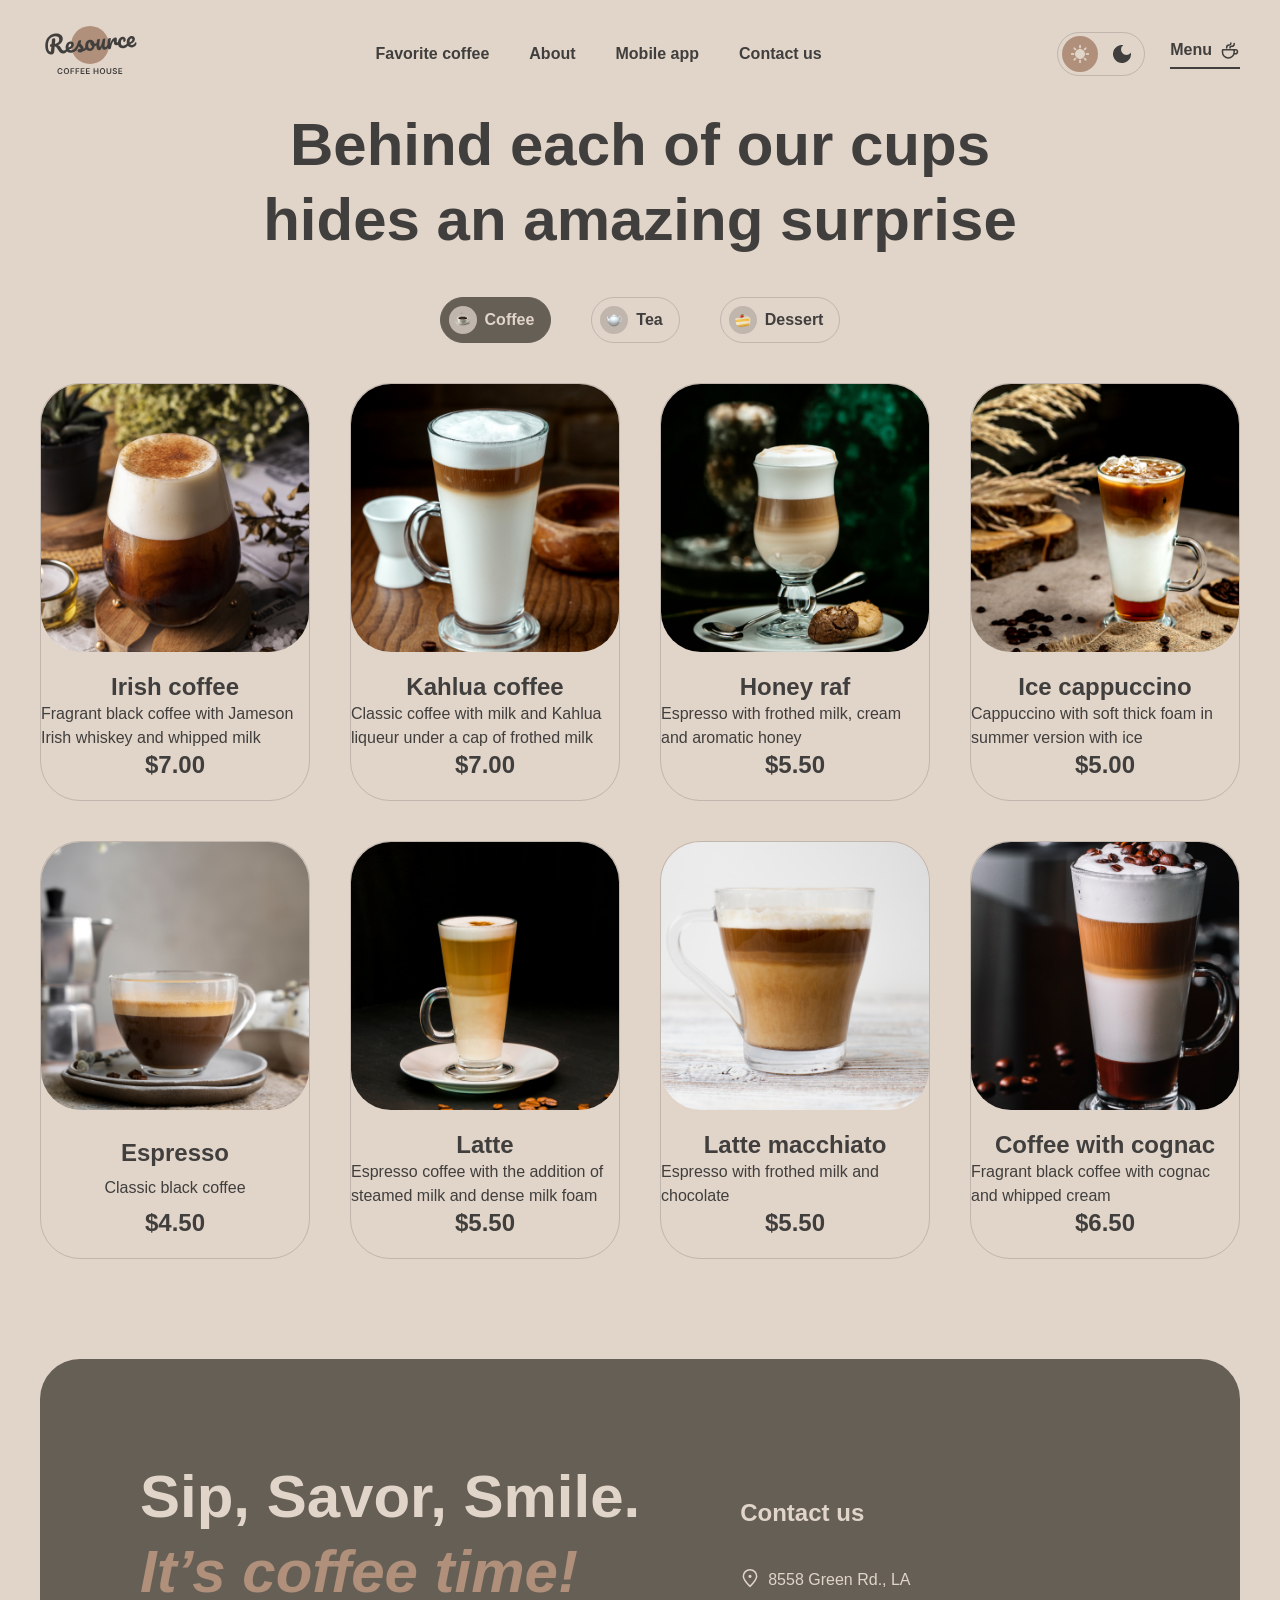
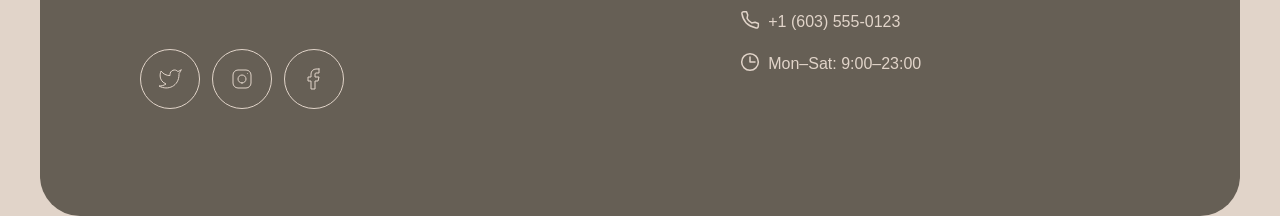
==== commit 1c625085: "feat: add burger menu" ====
--- a/pages/menu/menu.html
+++ b/pages/menu/menu.html
@@ -70,6 +70,27 @@
           </span>
         </button>
       </div>
+      <div class="burger-menu font-burger-link">
+        <div class="burger-menu-nav">
+            <ul class="burger-menu-nav-list">
+              <li><a href="../../pages/home/index.html#carousel">Favorite coffee</a></li>
+              <li><a href="../../pages/home/index.html#about">About</a></li>
+              <li><a href="../../pages/home/index.html#mobile-app">Mobile app</a></li>
+              <li><a href="#contact">Contact us</a></li>
+            </ul>
+        </div>
+        <div class="burger-menu-btn__wrap">
+          <a class="burger-menu-btn" href="../../pages/menu/menu.html">
+          <span class="header-menu_btn_title">Menu</span>
+          <svg class="burger-menu-btn--img" width="40" height="40" viewBox="0 0 20 20" fill="none" xmlns="http://www.w3.org/2000/svg">
+            <path d="M14.167 9.76667V11.6667C14.167 14.8883 11.5553 17.5 8.33366 17.5C5.112 17.5 2.50033 14.8883 2.50033 11.6667V9.76667C2.50033 9.4353 2.76896 9.16667 3.10033 9.16667H13.567C13.8984 9.16667 14.167 9.4353 14.167 9.76667Z" stroke="currentColor" stroke-width="1.5" stroke-linecap="round" stroke-linejoin="round"/>
+            <path d="M10.0003 7.50008C10.0003 6.66675 10.5956 5.83341 11.786 5.83341C13.101 5.83341 14.167 4.76743 14.167 3.45246V2.91675" stroke="currentColor" stroke-width="1.5" stroke-linecap="round" stroke-linejoin="round"/>
+            <path d="M6.66634 7.5V7.08333C6.66634 5.70262 7.78563 4.58333 9.16634 4.58333C10.0868 4.58333 10.833 3.83714 10.833 2.91667V2.5" stroke="currentColor" stroke-width="1.5" stroke-linecap="round" stroke-linejoin="round"/>
+            <path d="M13.333 9.16675H15.4163C16.5669 9.16675 17.4997 10.0995 17.4997 11.2501C17.4997 12.4007 16.5669 13.3334 15.4163 13.3334H14.1663" stroke="currentColor" stroke-width="1.5" stroke-linecap="round" stroke-linejoin="round"/>
+          </svg>
+        </a>
+        </div>
+      </div>
     </header>
     <main class="menu">
       <div class="menu-offer">
@@ -230,5 +251,6 @@
       </div>
     </footer>
   </div>
+  <script src="../../scripts/global.js"></script>
 </body>
 </html>
--- a/styles/global.css
+++ b/styles/global.css
@@ -1,4 +1,4 @@
-/* colors */
+/* colors, header height */
 :root {
   --page-col: #E1D4C9;
   --container-col: #665F55;
@@ -17,6 +17,8 @@
   --dark-text-accent-col: #B0907A;
   --dark-border-primary-col: #665F55;
   --dark-border-inverse-col: #C1B6AD;
+
+  --header-height: 106px;
 }
 
 /* dark theme */
@@ -106,6 +108,10 @@
   color: var(--text-primary-col);
   transition: background-color 0.3s ease, color 0.3s ease;
 }
+ul {
+  margin: 0;
+  padding: 0;
+}
 a:link, a:visited {
   color: inherit;
   text-decoration: none;
@@ -149,7 +155,7 @@
   stroke: var(--text-primary-col);
 }
 .is-invertible:hover .svg-logo {
-  stroke: var(--text-inverse-col);
+  stroke: var(--container-col);
   fill: var(--text-inverse-col);
 }
 
@@ -289,7 +295,25 @@
   all: unset;
   display: none;
 }
-@media (max-width: 1000px) {
+.burger-btn:hover {
+  color: var(--text-inverse-col);
+  background-color: var(--container-col);
+  border-color: transparent;
+}
+.burger-btn:hover .burger-btn__lines span {
+  background-color: var(--text-inverse-col);
+}
+@media (max-width: 900px) {
+  .header-nav-list {
+    gap: 20px;
+  }
+}
+@media (max-width: 800px) {
+  .header-nav-list {
+    gap: 10px;
+  }
+}
+@media (max-width: 768px) {
   .header-nav-list {
     display: none;
   }
@@ -336,7 +360,63 @@
     transform: translateY(-3px) rotate(-45deg);
   }
 }
-
+.burger-menu {
+  display: none;
+}
+@media (max-width: 768px) {
+  .burger-menu {
+    display: flex;
+    flex-direction: column;
+    align-items: center;
+    justify-content: center;
+    position: fixed;
+    top: var(--header-height);
+    right: -100%;
+    width: 100%;
+    height: calc(100vh - var(--header-height));
+    background-color: var(--page-col);
+    z-index: 95;
+    padding: 0 40px 0 40px;
+    gap: 100px;
+    transition: right 0.4s cubic-bezier(0.25, 1, 0.5, 1);
+  }
+  .burger-menu-nav {
+    display: flex;
+    flex-direction: column;
+    align-items: center;
+    gap: 40px;
+    transition: border-color 0.2s ease;
+  }
+  .burger-menu-btn {
+    display: flex;
+    align-items: center;
+    justify-content: center;
+    gap: 10px;
+    cursor: pointer;
+    border-bottom: 2px solid transparent;
+    transition: border-color 0.2s ease;
+  }
+  .burger-menu-btn:hover {
+    border-color: var(--text-primary-col);
+  }
+  .burger-menu-nav-list li {
+  border-bottom: 2px solid transparent;
+  }
+  .burger-menu-nav-list li:hover {
+  border-bottom: 2px solid var(--text-primary-col);
+}
+}
+.burger-menu--open {
+    right: 0;
+  }
+.burger-menu-nav-list {
+  list-style: none;
+  display: flex;
+  flex-direction: column;
+  align-items: center;
+  gap: 20px;
+  transition: border-color 0.2s ease;
+}
 /* footer */
 .footer-container {
   display: flex;
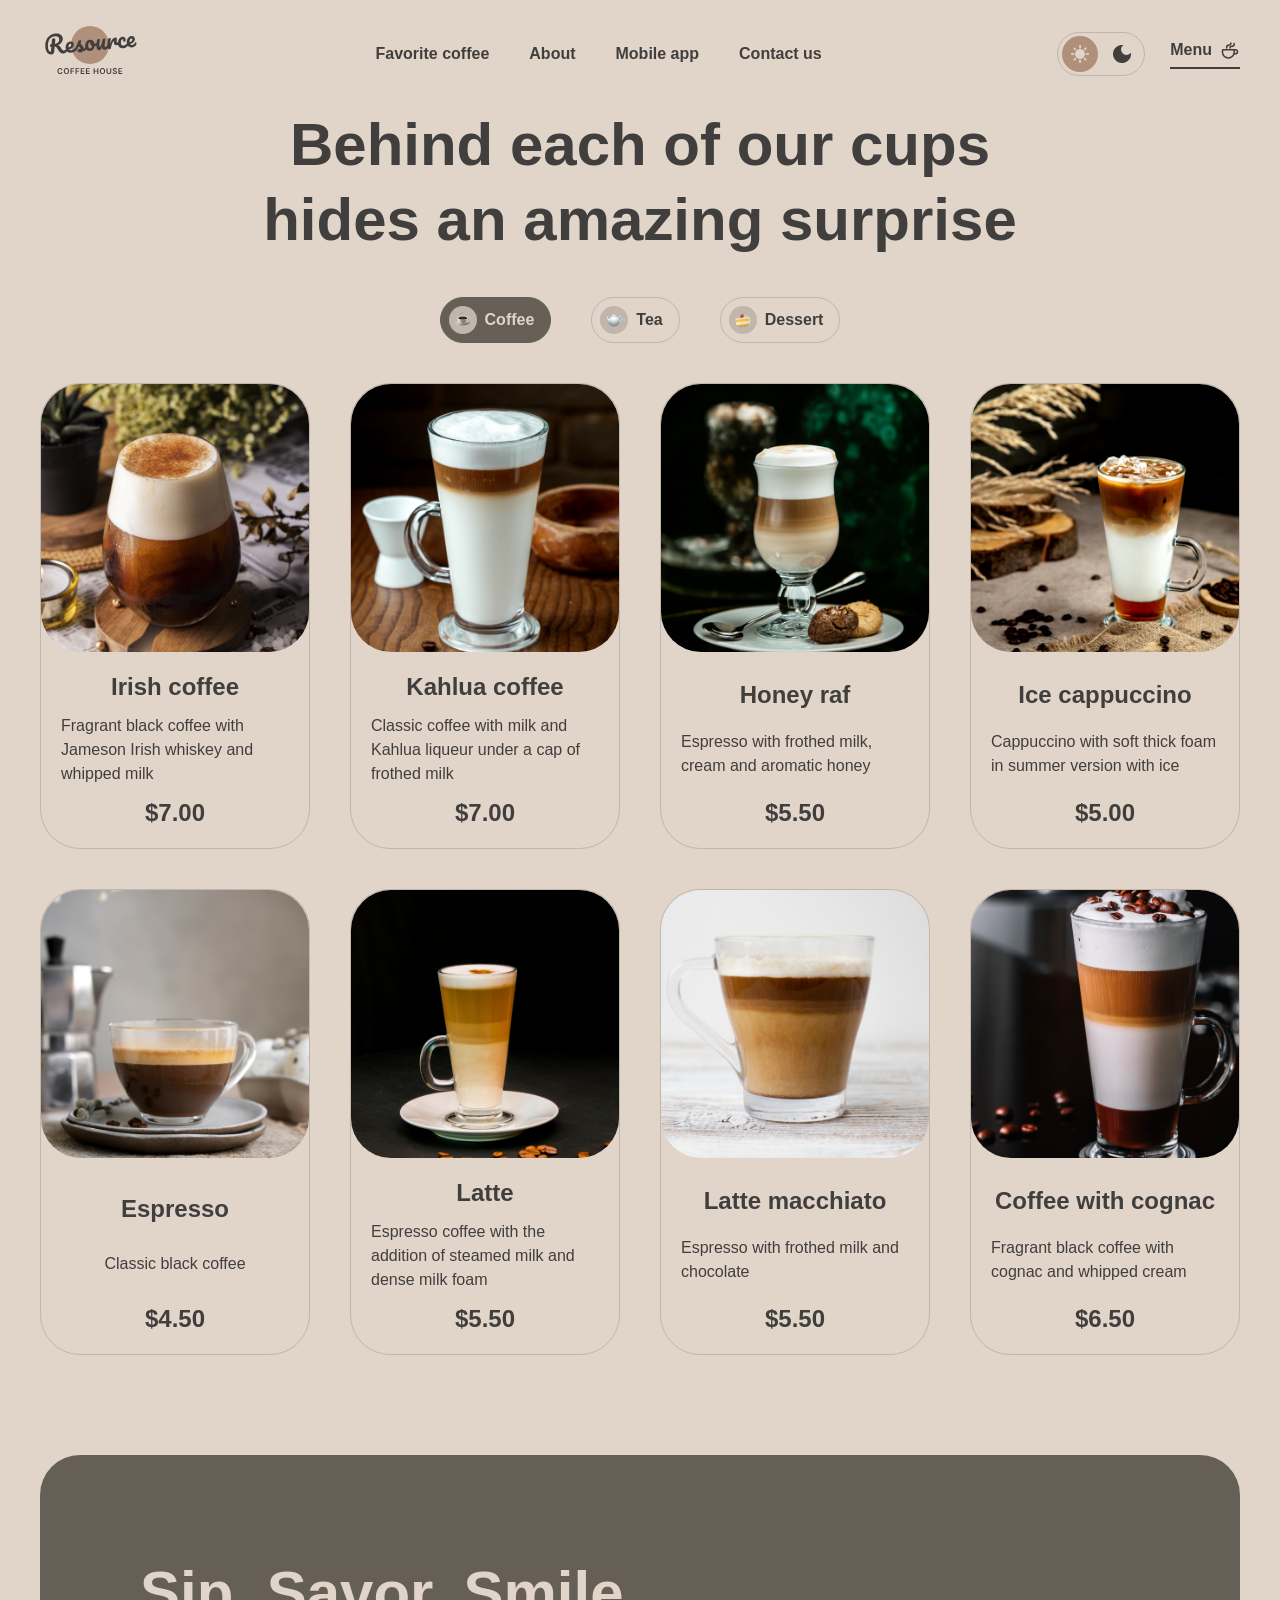
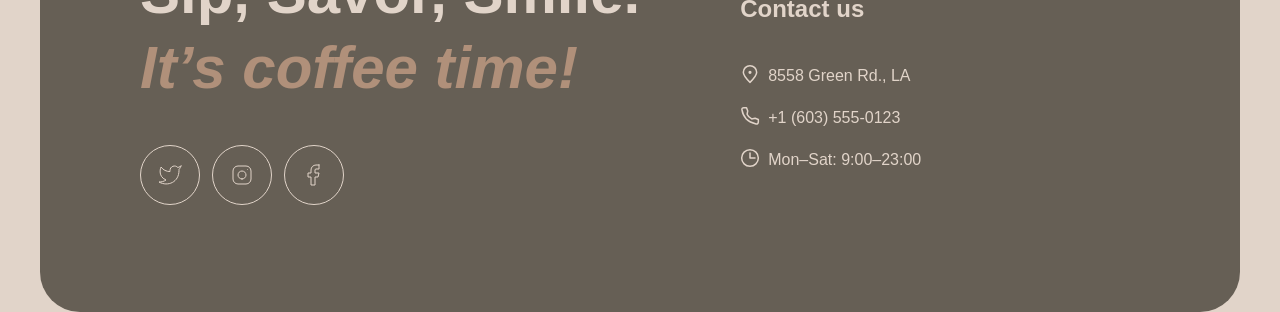
==== commit 2dd0ffea: "feat: add menu card generation, category filter" ====
--- a/pages/menu/menu.html
+++ b/pages/menu/menu.html
@@ -96,15 +96,15 @@
       <div class="menu-offer">
         <h1 class="menu-offer__title font-heading-2">Behind each of our cups <br> hides an amazing surprise</h1>
         <div class="menu-offer__tabs font-action-button">
-            <button class="menu-offer__tab active">
+            <button class="menu-offer__tab active" data-category="coffee">
               <img class="tab-icon" src="../../assets/img/menu/coffee_m_i.png" alt="">
               <span>Coffee</span>
             </button>
-            <button class="menu-offer__tab">
+            <button class="menu-offer__tab" data-category="tea">
               <img class="tab-icon" src="../../assets/img/menu/tea_m_i.png" alt="">
               <span>Tea</span>
             </button>
-            <button class="menu-offer__tab">
+            <button class="menu-offer__tab" data-category="dessert">
               <img class="tab-icon" src="../../assets/img/menu/dessert_m_i.png" alt="">
               <span>Dessert</span>
             </button>
@@ -252,5 +252,6 @@
     </footer>
   </div>
   <script src="../../scripts/global.js"></script>
+  <script src="../../scripts/menu.js"></script>
 </body>
 </html>
--- a/styles/menu.css
+++ b/styles/menu.css
@@ -71,6 +71,12 @@
 }
 @media (max-width: 1100px) {
   .menu-grid {
+    grid-template-columns: repeat(3, 1fr);
+    gap: 40px;
+  }
+}
+@media (max-width: 768px) {
+  .menu-grid {
     grid-template-columns: repeat(2, 1fr);
     gap: 40px;
   }
@@ -90,6 +96,7 @@
   flex-direction: column;
   align-items: center;
   justify-content: space-between;
+  gap: 12px;
   cursor: pointer;
   border: 1px solid var(--border-primary-col);
   border-radius: 40px;
@@ -100,7 +107,7 @@
   position: relative;
   aspect-ratio: 1/1;
   border-radius: 40px;
-  margin-bottom: 20px;
+  margin-bottom: 8px;
 }
 .menu-card__img {
   width: 100%;
@@ -115,6 +122,11 @@
 }
 .menu-card__price {
   margin-bottom: 20px;
+}
+.menu-card__text,
+.menu-card__title,
+.menu-card__price {
+  padding: 0 20px 0 20px;
 }
 @media (max-width: 700px) {
   .menu-card:nth-child(n + 5) {
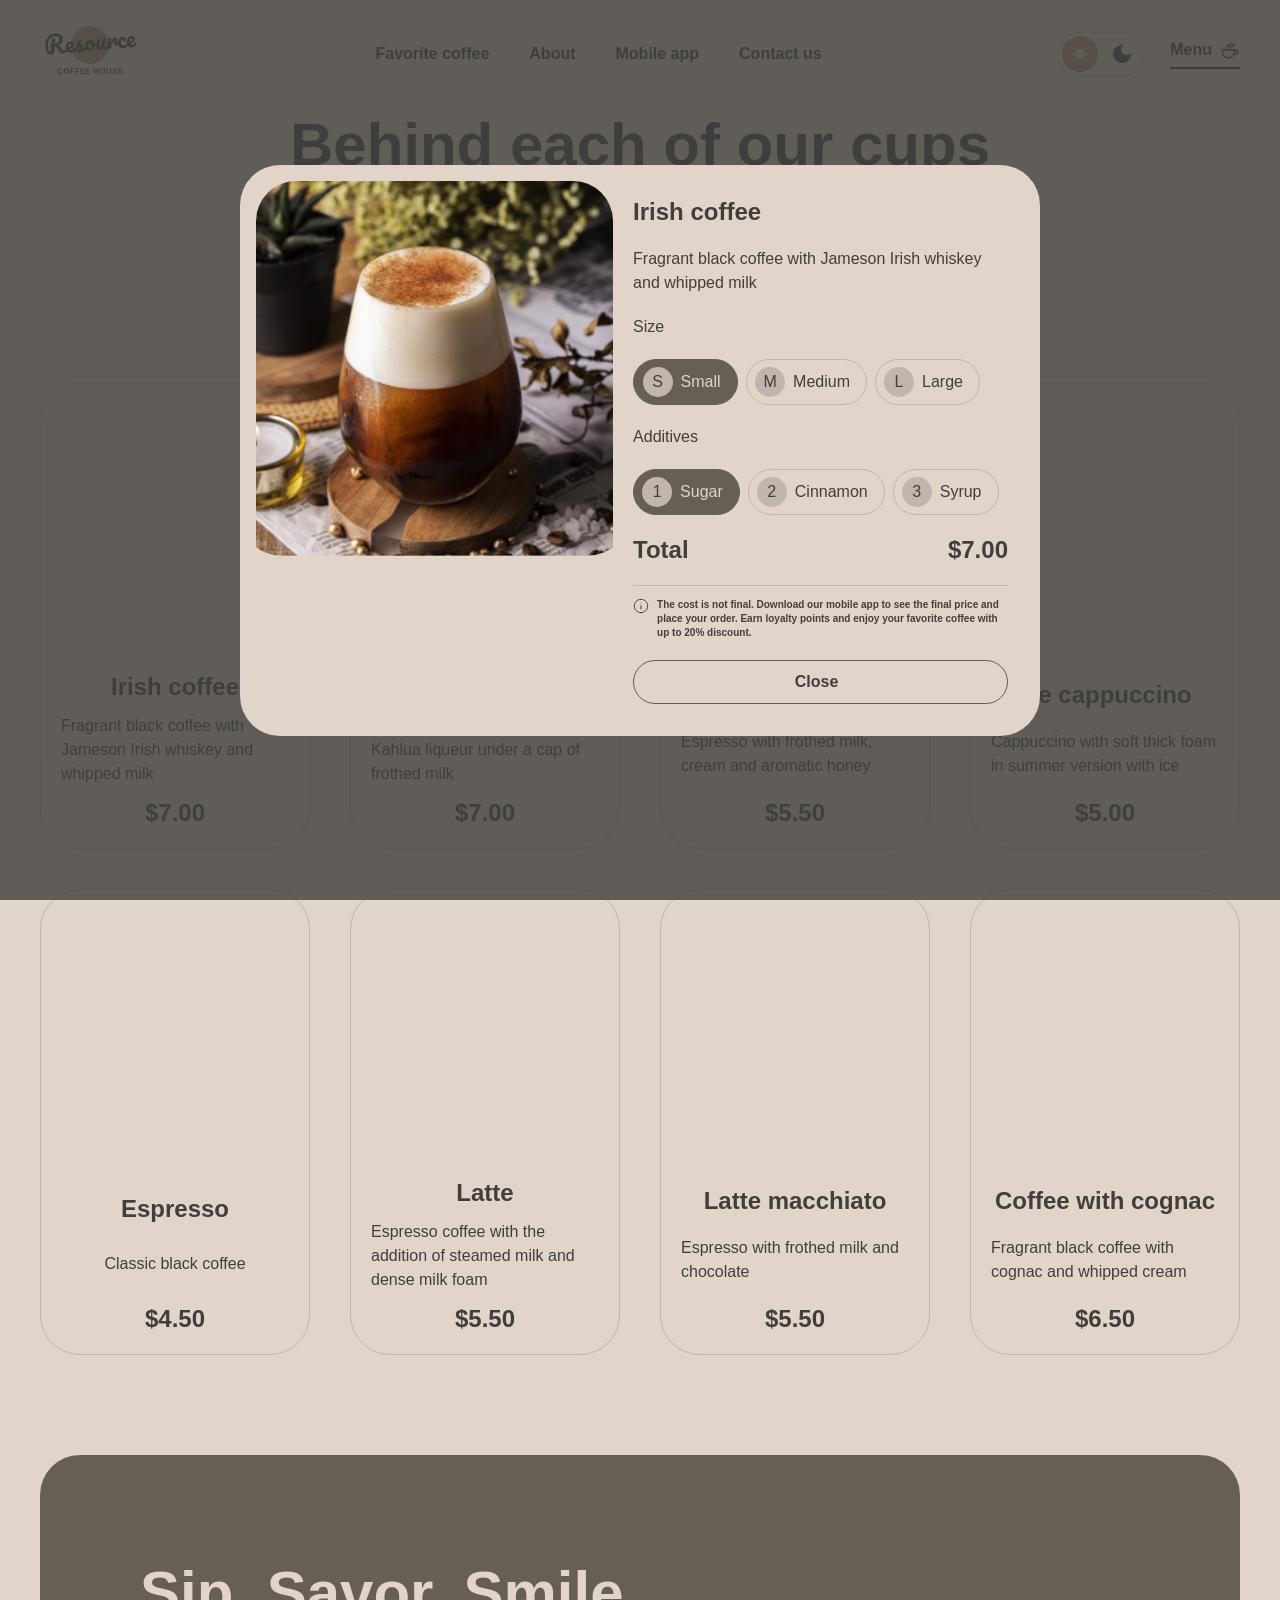
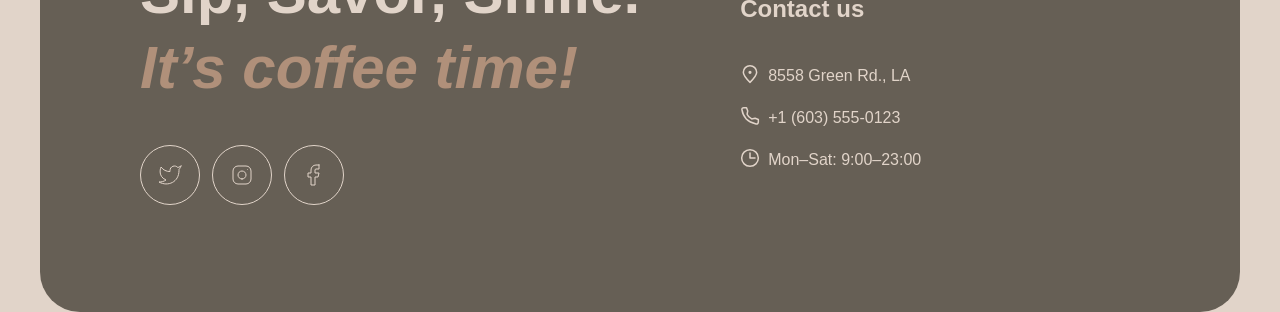
==== commit d13778d4: "feat: add modal window template" ====
--- a/pages/menu/menu.html
+++ b/pages/menu/menu.html
@@ -96,85 +96,21 @@
       <div class="menu-offer">
         <h1 class="menu-offer__title font-heading-2">Behind each of our cups <br> hides an amazing surprise</h1>
         <div class="menu-offer__tabs font-action-button">
-            <button class="menu-offer__tab active" data-category="coffee">
+            <button class="menu-offer__tab menu-inv-btn active" data-category="coffee">
               <img class="tab-icon" src="../../assets/img/menu/coffee_m_i.png" alt="">
               <span>Coffee</span>
             </button>
-            <button class="menu-offer__tab" data-category="tea">
+            <button class="menu-offer__tab menu-inv-btn" data-category="tea">
               <img class="tab-icon" src="../../assets/img/menu/tea_m_i.png" alt="">
               <span>Tea</span>
             </button>
-            <button class="menu-offer__tab" data-category="dessert">
+            <button class="menu-offer__tab menu-inv-btn" data-category="dessert">
               <img class="tab-icon" src="../../assets/img/menu/dessert_m_i.png" alt="">
               <span>Dessert</span>
             </button>
         </div>
       </div>
       <div class="menu-grid">
-        <article class="menu-card">
-          <div class="menu-card__img-wrap">
-            <img class="menu-card__img" src="../../assets/img/menu/coffee-1.png" alt="Menu card">
-          </div>
-          <h2 class="font-heading-3 menu-card__title">Irish coffee</h2>
-          <p class="menu-card__text">Fragrant black coffee with Jameson Irish whiskey and whipped milk</p>
-          <p class="menu-card__price font-heading-3">$7.00</p>
-        </article>
-        <article class="menu-card">
-          <div class="menu-card__img-wrap">
-            <img class="menu-card__img" src="../../assets/img/menu/coffee-2.png" alt="Menu card">
-          </div>
-          <h2 class="font-heading-3 menu-card__title">Kahlua coffee</h2>
-          <p class="menu-card__text">Classic coffee with milk and Kahlua liqueur under a cap of frothed milk</p>
-          <p class="menu-card__price font-heading-3">$7.00</p>
-        </article>
-        <article class="menu-card">
-          <div class="menu-card__img-wrap">
-            <img class="menu-card__img" src="../../assets/img/menu/coffee-3.png" alt="Menu card">
-          </div>
-          <h2 class="font-heading-3 menu-card__title">Honey raf</h2>
-          <p class="menu-card__text">Espresso with frothed milk, cream and aromatic honey</p>
-          <p class="menu-card__price font-heading-3">$5.50</p>
-        </article>
-        <article class="menu-card">
-          <div class="menu-card__img-wrap">
-            <img class="menu-card__img" src="../../assets/img/menu/coffee-4.png" alt="Menu card">
-          </div>
-          <h2 class="font-heading-3 menu-card__title">Ice cappuccino</h2>
-          <p class="menu-card__text">Cappuccino with soft thick foam in summer version with ice</p>
-          <p class="menu-card__price font-heading-3">$5.00</p>
-        </article>
-        <article class="menu-card">
-          <div class="menu-card__img-wrap">
-            <img class="menu-card__img" src="../../assets/img/menu/coffee-5.png" alt="Menu card">
-          </div>
-          <h2 class="font-heading-3 menu-card__title">Espresso</h2>
-          <p class="menu-card__text">Classic black coffee</p>
-          <p class="menu-card__price font-heading-3">$4.50</p>
-        </article>
-        <article class="menu-card">
-          <div class="menu-card__img-wrap">
-            <img class="menu-card__img" src="../../assets/img/menu/coffee-6.png" alt="Menu card">
-          </div>
-          <h2 class="font-heading-3 menu-card__title">Latte</h2>
-          <p class="menu-card__text">Espresso coffee with the addition of steamed milk and dense milk foam</p>
-          <p class="menu-card__price font-heading-3">$5.50</p>
-        </article>
-        <article class="menu-card">
-          <div class="menu-card__img-wrap">
-            <img class="menu-card__img" src="../../assets/img/menu/coffee-7.png" alt="Menu card">
-          </div>
-          <h2 class="font-heading-3 menu-card__title">Latte macchiato</h2>
-          <p class="menu-card__text">Espresso with frothed milk and chocolate</p>
-          <p class="menu-card__price font-heading-3">$5.50</p>
-        </article>
-        <article class="menu-card">
-          <div class="menu-card__img-wrap">
-            <img class="menu-card__img" src="../../assets/img/menu/coffee-8.png" alt="Menu card">
-          </div>
-          <h2 class="font-heading-3 menu-card__title">Coffee with cognac</h2>
-          <p class="menu-card__text">Fragrant black coffee with cognac and whipped cream</p>
-          <p class="menu-card__price font-heading-3">$6.50</p>
-        </article>
       </div>
       <div class="menu-pagination">
         <button class="pagination_btn">
@@ -250,6 +186,70 @@
         </div>
       </div>
     </footer>
+    <section class="modal-container">
+      <div class="modal-window">
+        <div class="modal-img-wrap menu-card__img-wrap">
+          <img src="../../assets/img/menu/coffee-1.png" alt="" class="modal-img menu-card__img">
+        </div>
+        <div class="modal-content">
+          <h2 class="font-heading-3 modal-title">Irish coffee</h2>
+          <p class="modal-text">Fragrant black coffee with Jameson Irish whiskey and whipped milk</p>
+          <p class="modal-size-text">Size</p>
+          <div class="modal-btns-wrap modal-size-buttons">
+            <button class="menu-inv-btn active">
+              <span class="menu-inv-btn__circle">S</span>
+              <span>Small</span>
+            </button>
+            <button class="menu-inv-btn">
+              <span class="menu-inv-btn__circle">M</span>
+              <span>Medium</span>
+            </button>
+            <button class="menu-inv-btn">
+              <span class="menu-inv-btn__circle">L</span>
+              <span>Large</span>
+            </button>
+          </div>
+          <p class="modal-additives-text">Additives</p>
+          <div class="modal-btns-wrap modal-additives-buttons">
+            <button class="menu-inv-btn active">
+              <span class="menu-inv-btn__circle">1</span>
+              <span>Sugar</span>
+            </button>
+            <button class="menu-inv-btn">
+              <span class="menu-inv-btn__circle">2</span>
+              <span>Cinnamon</span>
+            </button>
+            <button class="menu-inv-btn">
+              <span class="menu-inv-btn__circle">3</span>
+              <span>Syrup</span>
+            </button>
+          </div>
+          <div class="modal-total-wrapper font-heading-3">
+            <span class="modal-total-text">Total</span>
+            <span class="modal-total-price">$7.00</span>
+          </div>
+          <div class="modal-caption-wrapper font-body-caption">
+            <svg class="modal-caption-logo" width="16" height="16" viewBox="0 0 16 16" fill="none" xmlns="http://www.w3.org/2000/svg">
+              <g clip-path="url(#clip0_147811_7961)">
+              <path d="M8 7.66663V11" stroke="#403F3D" stroke-linecap="round" stroke-linejoin="round"/>
+              <path d="M8 5.00667L8.00667 4.99926" stroke="#403F3D" stroke-linecap="round" stroke-linejoin="round"/>
+              <path d="M7.99967 14.6667C11.6816 14.6667 14.6663 11.6819 14.6663 8.00004C14.6663 4.31814 11.6816 1.33337 7.99967 1.33337C4.31778 1.33337 1.33301 4.31814 1.33301 8.00004C1.33301 11.6819 4.31778 14.6667 7.99967 14.6667Z" stroke="#403F3D" stroke-linecap="round" stroke-linejoin="round"/>
+              </g>
+              <defs>
+              <clipPath id="clip0_147811_7961">
+              <rect width="16" height="16" fill="white"/>
+              </clipPath>
+              </defs>
+            </svg>
+            <span class="modal-caption-text">The cost is not final. Download our mobile app to see the final price
+              and place your order. Earn loyalty points and enjoy your favorite coffee with up to 20% discount.</span>
+          </div>
+          <button class="modal-btn">
+            <span class="modal-btn__text font-action-button">Close</span>
+          </button>
+        </div>
+      </div>
+    </section>
   </div>
   <script src="../../scripts/global.js"></script>
   <script src="../../scripts/menu.js"></script>
--- a/styles/global.css
+++ b/styles/global.css
@@ -8,6 +8,7 @@
   --text-accent-col: #B0907A;
   --border-primary-col: #C1B6AD;
   --border-inverse-col: #665F55;
+  --modal-col: #E1D4C9;
 
   --dark-page-col: #292826;
   --dark-container-col: #403F3D;
@@ -17,6 +18,7 @@
   --dark-text-accent-col: #B0907A;
   --dark-border-primary-col: #665F55;
   --dark-border-inverse-col: #C1B6AD;
+  --dark-modal-col: #403F3D;
 
   --header-height: 106px;
 }
@@ -31,6 +33,7 @@
   --text-accent-col: var(--dark-text-accent-col);
   --border-primary-col: var(--dark-border-primary-col);
   --border-inverse-col: var(--dark-border-inverse-col);
+  --modal-col: var(--dark-modal-col);
 }
 
 /* fonts */
--- a/styles/menu.css
+++ b/styles/menu.css
@@ -10,12 +10,12 @@
   align-items: center;
   gap: 40px;
 }
-.menu-offer__tab {
+.menu-inv-btn {
   all: unset;
   box-sizing: border-box;
   cursor: pointer;
   overflow: hidden;
-
+  min-width: 105px;
   height: 46px;
 
   border: 1px solid var(--border-primary-col);
@@ -35,13 +35,13 @@
   border-radius: 50%;
   transition: background-color 0.2s ease, filter 0.2s ease;
 }
-.menu-offer__tab:hover,
-.menu-offer__tab.active {
+.menu-inv-btn:hover,
+.menu-inv-btn.active {
   background-color: var(--container-col);
   border-color: var(--container-col);
   color: var(--text-inverse-col);
 }
-.menu-offer__tab:hover
+.menu-inv-btn:hover
 .tab-icon,
 .tab-icon:active {
   background-color: var(--page-col);
@@ -128,11 +128,6 @@
 .menu-card__price {
   padding: 0 20px 0 20px;
 }
-@media (max-width: 700px) {
-  .menu-card:nth-child(n + 5) {
-    display: none !important;
-  }
-}
 .menu-pagination {
   display: none;
   flex-direction: row;
@@ -166,4 +161,116 @@
 }
 .pagination_btn:hover .btn__logo {
   stroke: var(--page-col);
+}
+.modal-container {
+  position: fixed;
+  top: 0;
+  left: 0;
+  width: 100%;
+  height: 100%;
+  background-color: var(--overlay-col);
+  z-index: 10;
+  display: flex !important;
+  align-items: center;
+  justify-content: center;
+  /* display: none; */
+}
+.modal-window {
+  max-width: 800px;
+  background-color: var(--modal-col);
+  border-radius: 40px;
+  padding: 16px;
+  display: flex;
+  flex-direction: row;
+  margin: 0 40px 0 40px;
+}
+.modal-img-wrap {
+  min-width: 310px;
+  min-height: 310px;
+}
+@media (max-width: 666px) {
+  .modal-img-wrap {
+    display: none;
+  }
+}
+.modal-img {
+  height: auto;
+  border-radius: 40px;
+  min-width: 310px;
+  min-height: 310px;
+}
+.modal-content {
+  display: flex;
+  flex-direction: column;
+  gap: 20px;
+  padding: 16px 16px 16px 20px;
+}
+.modal-btns-wrap {
+  display: grid;
+  grid-template-columns: repeat(3, max-content);
+  gap: 8px;
+}
+.modal-btns-wrap .menu-inv-btn {
+  width: max-content;
+}
+@media (max-width: 900px) {
+  .modal-btns-wrap {
+    grid-template-columns: repeat(2, max-content);
+    row-gap: 12px;
+  }
+  /* .modal-size-buttons .menu-inv-btn,
+  .modal-additives-buttons .menu-inv-btn {
+    flex: 1 1 calc(50%-6px);
+  } */
+}
+.menu-inv-btn__circle {
+  width: 30px;
+  height: 30px;
+  border-radius: 50%;
+  background-color: var(--border-primary-col);
+  color: var(--text-primary-col);
+  display: flex;
+  align-items: center;
+  justify-content: center;
+  font-size: 16px;
+  transition: background-color 0.2s ease, color 0.2s ease;
+}
+.modal-total-wrapper {
+  display: flex;
+  flex-direction: row;
+  justify-content: space-between;
+}
+.modal-caption-wrapper {
+  display: flex;
+  flex-direction: row;
+  gap: 8px;
+  border-top: 1px solid var(--border-primary-col);
+  padding-top: 12px;
+}
+.modal-caption-logo {
+  flex-shrink: 0;
+}
+.modal-btn {
+  all: unset;
+  box-sizing: border-box;
+  cursor: pointer;
+  overflow: hidden;
+  width: 100%;
+  height: 44px;
+
+  border: 1px solid var(--border-inverse-col);
+
+  border-radius: 100px;
+  display: inline-flex;
+  align-items: center;
+  justify-content: center;
+  gap: 8px;
+
+  padding: 8px 16px 8px 8px;
+  transition: background-color 0.2s ease, border-color 0.2s ease, color 0.2s ease;
+}
+.modal-btn:hover {
+  background-color: var(--container-col);
+  border-color: var(--container-col);
+  color: var(--text-inverse-col);
 }
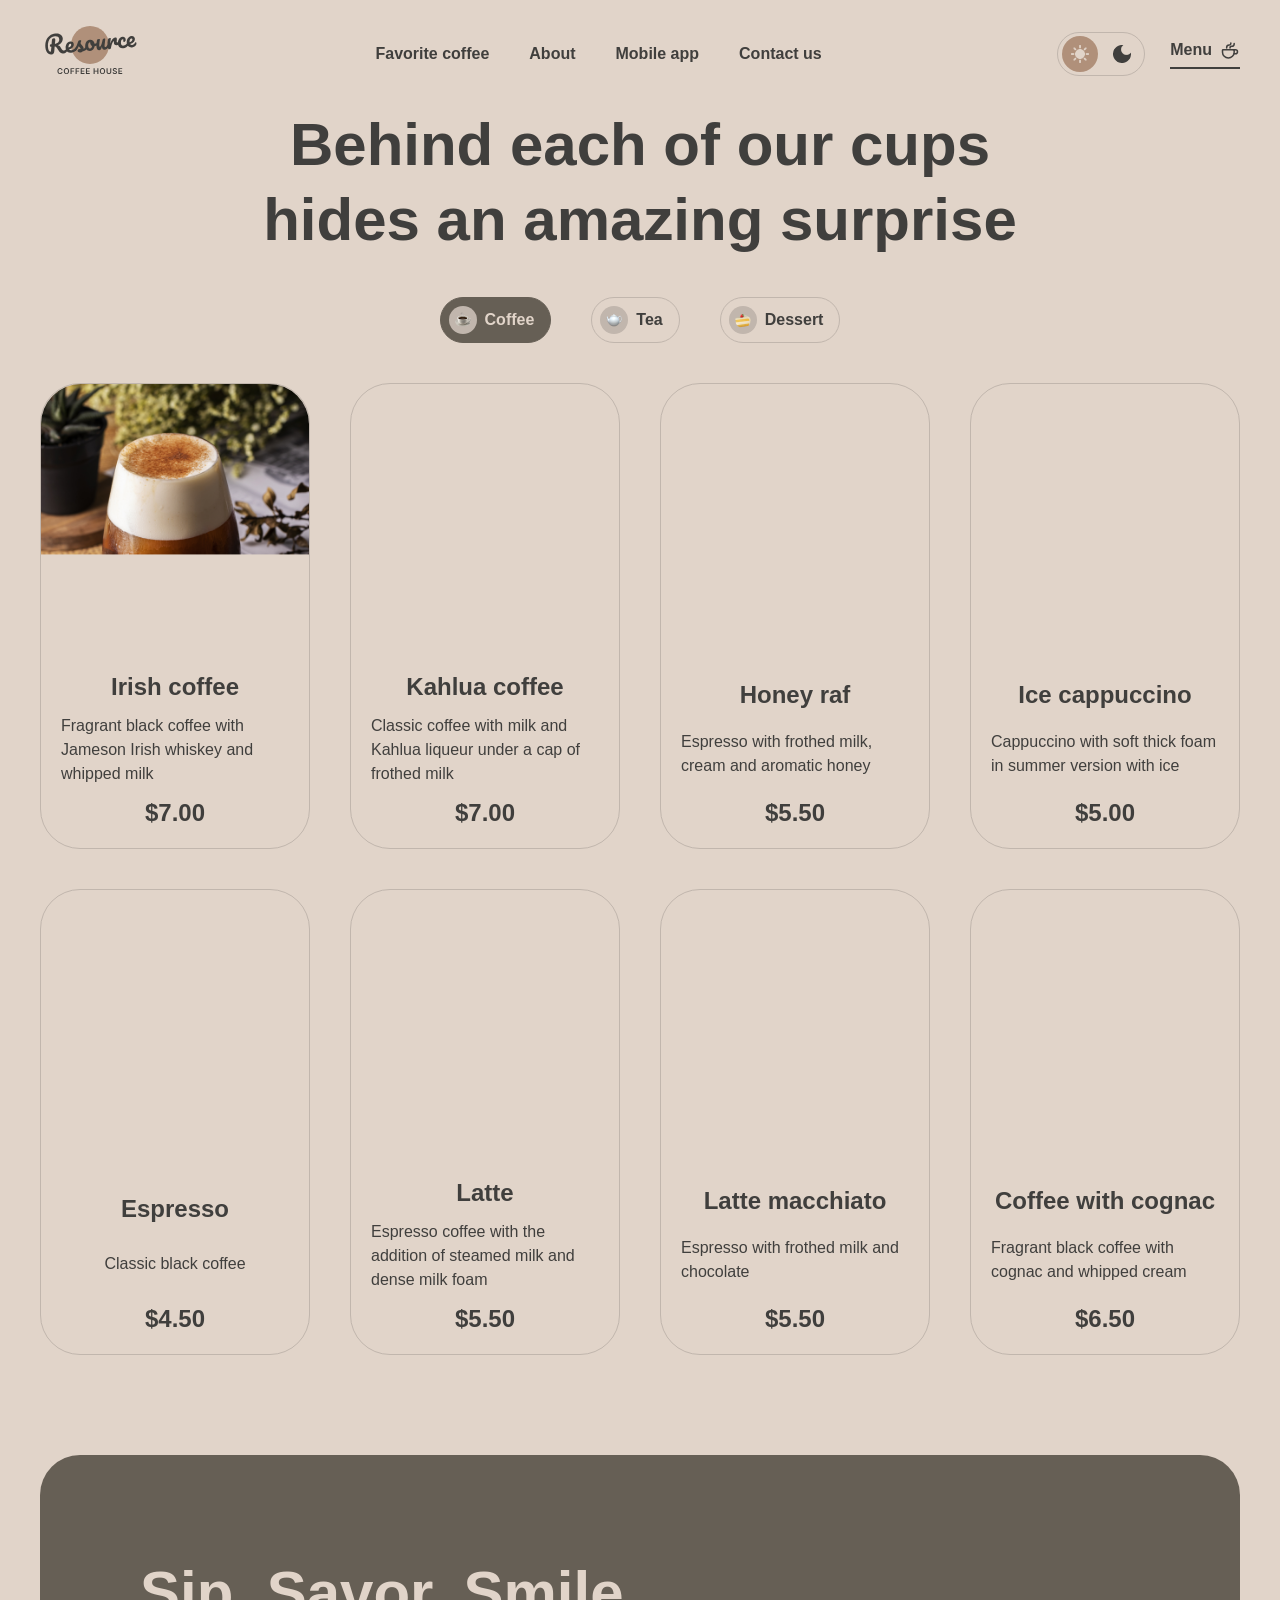
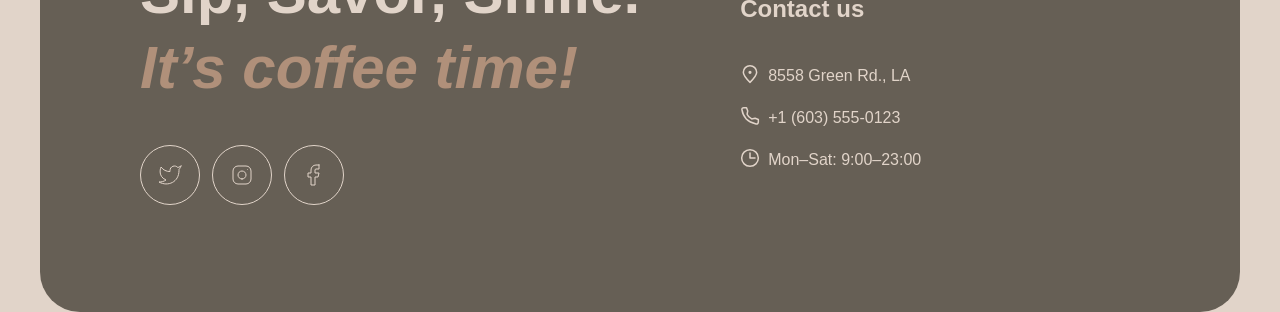
==== commit 71631476: "Merge c0e87805e0f3be288f743b82e91ad80cf91f960d into e04e152d273faae84f7d057ee43c9b1c3305ab4a" ====
--- a/pages/menu/menu.html
+++ b/pages/menu/menu.html
@@ -96,21 +96,85 @@
       <div class="menu-offer">
         <h1 class="menu-offer__title font-heading-2">Behind each of our cups <br> hides an amazing surprise</h1>
         <div class="menu-offer__tabs font-action-button">
-            <button class="menu-offer__tab menu-inv-btn active" data-category="coffee">
+            <button class="menu-offer__tab active" data-category="coffee">
               <img class="tab-icon" src="../../assets/img/menu/coffee_m_i.png" alt="">
               <span>Coffee</span>
             </button>
-            <button class="menu-offer__tab menu-inv-btn" data-category="tea">
+            <button class="menu-offer__tab" data-category="tea">
               <img class="tab-icon" src="../../assets/img/menu/tea_m_i.png" alt="">
               <span>Tea</span>
             </button>
-            <button class="menu-offer__tab menu-inv-btn" data-category="dessert">
+            <button class="menu-offer__tab" data-category="dessert">
               <img class="tab-icon" src="../../assets/img/menu/dessert_m_i.png" alt="">
               <span>Dessert</span>
             </button>
         </div>
       </div>
       <div class="menu-grid">
+        <article class="menu-card">
+          <div class="menu-card__img-wrap">
+            <img class="menu-card__img" src="../../assets/img/menu/coffee-1.png" alt="Menu card">
+          </div>
+          <h2 class="font-heading-3 menu-card__title">Irish coffee</h2>
+          <p class="menu-card__text">Fragrant black coffee with Jameson Irish whiskey and whipped milk</p>
+          <p class="menu-card__price font-heading-3">$7.00</p>
+        </article>
+        <article class="menu-card">
+          <div class="menu-card__img-wrap">
+            <img class="menu-card__img" src="../../assets/img/menu/coffee-2.png" alt="Menu card">
+          </div>
+          <h2 class="font-heading-3 menu-card__title">Kahlua coffee</h2>
+          <p class="menu-card__text">Classic coffee with milk and Kahlua liqueur under a cap of frothed milk</p>
+          <p class="menu-card__price font-heading-3">$7.00</p>
+        </article>
+        <article class="menu-card">
+          <div class="menu-card__img-wrap">
+            <img class="menu-card__img" src="../../assets/img/menu/coffee-3.png" alt="Menu card">
+          </div>
+          <h2 class="font-heading-3 menu-card__title">Honey raf</h2>
+          <p class="menu-card__text">Espresso with frothed milk, cream and aromatic honey</p>
+          <p class="menu-card__price font-heading-3">$5.50</p>
+        </article>
+        <article class="menu-card">
+          <div class="menu-card__img-wrap">
+            <img class="menu-card__img" src="../../assets/img/menu/coffee-4.png" alt="Menu card">
+          </div>
+          <h2 class="font-heading-3 menu-card__title">Ice cappuccino</h2>
+          <p class="menu-card__text">Cappuccino with soft thick foam in summer version with ice</p>
+          <p class="menu-card__price font-heading-3">$5.00</p>
+        </article>
+        <article class="menu-card">
+          <div class="menu-card__img-wrap">
+            <img class="menu-card__img" src="../../assets/img/menu/coffee-5.png" alt="Menu card">
+          </div>
+          <h2 class="font-heading-3 menu-card__title">Espresso</h2>
+          <p class="menu-card__text">Classic black coffee</p>
+          <p class="menu-card__price font-heading-3">$4.50</p>
+        </article>
+        <article class="menu-card">
+          <div class="menu-card__img-wrap">
+            <img class="menu-card__img" src="../../assets/img/menu/coffee-6.png" alt="Menu card">
+          </div>
+          <h2 class="font-heading-3 menu-card__title">Latte</h2>
+          <p class="menu-card__text">Espresso coffee with the addition of steamed milk and dense milk foam</p>
+          <p class="menu-card__price font-heading-3">$5.50</p>
+        </article>
+        <article class="menu-card">
+          <div class="menu-card__img-wrap">
+            <img class="menu-card__img" src="../../assets/img/menu/coffee-7.png" alt="Menu card">
+          </div>
+          <h2 class="font-heading-3 menu-card__title">Latte macchiato</h2>
+          <p class="menu-card__text">Espresso with frothed milk and chocolate</p>
+          <p class="menu-card__price font-heading-3">$5.50</p>
+        </article>
+        <article class="menu-card">
+          <div class="menu-card__img-wrap">
+            <img class="menu-card__img" src="../../assets/img/menu/coffee-8.png" alt="Menu card">
+          </div>
+          <h2 class="font-heading-3 menu-card__title">Coffee with cognac</h2>
+          <p class="menu-card__text">Fragrant black coffee with cognac and whipped cream</p>
+          <p class="menu-card__price font-heading-3">$6.50</p>
+        </article>
       </div>
       <div class="menu-pagination">
         <button class="pagination_btn">
@@ -186,70 +250,6 @@
         </div>
       </div>
     </footer>
-    <section class="modal-container">
-      <div class="modal-window">
-        <div class="modal-img-wrap menu-card__img-wrap">
-          <img src="../../assets/img/menu/coffee-1.png" alt="" class="modal-img menu-card__img">
-        </div>
-        <div class="modal-content">
-          <h2 class="font-heading-3 modal-title">Irish coffee</h2>
-          <p class="modal-text">Fragrant black coffee with Jameson Irish whiskey and whipped milk</p>
-          <p class="modal-size-text">Size</p>
-          <div class="modal-btns-wrap modal-size-buttons">
-            <button class="menu-inv-btn active">
-              <span class="menu-inv-btn__circle">S</span>
-              <span>Small</span>
-            </button>
-            <button class="menu-inv-btn">
-              <span class="menu-inv-btn__circle">M</span>
-              <span>Medium</span>
-            </button>
-            <button class="menu-inv-btn">
-              <span class="menu-inv-btn__circle">L</span>
-              <span>Large</span>
-            </button>
-          </div>
-          <p class="modal-additives-text">Additives</p>
-          <div class="modal-btns-wrap modal-additives-buttons">
-            <button class="menu-inv-btn active">
-              <span class="menu-inv-btn__circle">1</span>
-              <span>Sugar</span>
-            </button>
-            <button class="menu-inv-btn">
-              <span class="menu-inv-btn__circle">2</span>
-              <span>Cinnamon</span>
-            </button>
-            <button class="menu-inv-btn">
-              <span class="menu-inv-btn__circle">3</span>
-              <span>Syrup</span>
-            </button>
-          </div>
-          <div class="modal-total-wrapper font-heading-3">
-            <span class="modal-total-text">Total</span>
-            <span class="modal-total-price">$7.00</span>
-          </div>
-          <div class="modal-caption-wrapper font-body-caption">
-            <svg class="modal-caption-logo" width="16" height="16" viewBox="0 0 16 16" fill="none" xmlns="http://www.w3.org/2000/svg">
-              <g clip-path="url(#clip0_147811_7961)">
-              <path d="M8 7.66663V11" stroke="#403F3D" stroke-linecap="round" stroke-linejoin="round"/>
-              <path d="M8 5.00667L8.00667 4.99926" stroke="#403F3D" stroke-linecap="round" stroke-linejoin="round"/>
-              <path d="M7.99967 14.6667C11.6816 14.6667 14.6663 11.6819 14.6663 8.00004C14.6663 4.31814 11.6816 1.33337 7.99967 1.33337C4.31778 1.33337 1.33301 4.31814 1.33301 8.00004C1.33301 11.6819 4.31778 14.6667 7.99967 14.6667Z" stroke="#403F3D" stroke-linecap="round" stroke-linejoin="round"/>
-              </g>
-              <defs>
-              <clipPath id="clip0_147811_7961">
-              <rect width="16" height="16" fill="white"/>
-              </clipPath>
-              </defs>
-            </svg>
-            <span class="modal-caption-text">The cost is not final. Download our mobile app to see the final price
-              and place your order. Earn loyalty points and enjoy your favorite coffee with up to 20% discount.</span>
-          </div>
-          <button class="modal-btn">
-            <span class="modal-btn__text font-action-button">Close</span>
-          </button>
-        </div>
-      </div>
-    </section>
   </div>
   <script src="../../scripts/global.js"></script>
   <script src="../../scripts/menu.js"></script>
--- a/styles/global.css
+++ b/styles/global.css
@@ -8,7 +8,6 @@
   --text-accent-col: #B0907A;
   --border-primary-col: #C1B6AD;
   --border-inverse-col: #665F55;
-  --modal-col: #E1D4C9;
 
   --dark-page-col: #292826;
   --dark-container-col: #403F3D;
@@ -18,7 +17,6 @@
   --dark-text-accent-col: #B0907A;
   --dark-border-primary-col: #665F55;
   --dark-border-inverse-col: #C1B6AD;
-  --dark-modal-col: #403F3D;
 
   --header-height: 106px;
 }
@@ -33,7 +31,6 @@
   --text-accent-col: var(--dark-text-accent-col);
   --border-primary-col: var(--dark-border-primary-col);
   --border-inverse-col: var(--dark-border-inverse-col);
-  --modal-col: var(--dark-modal-col);
 }
 
 /* fonts */
--- a/styles/menu.css
+++ b/styles/menu.css
@@ -10,12 +10,12 @@
   align-items: center;
   gap: 40px;
 }
-.menu-inv-btn {
+.menu-offer__tab {
   all: unset;
   box-sizing: border-box;
   cursor: pointer;
   overflow: hidden;
-  min-width: 105px;
+
   height: 46px;
 
   border: 1px solid var(--border-primary-col);
@@ -35,13 +35,13 @@
   border-radius: 50%;
   transition: background-color 0.2s ease, filter 0.2s ease;
 }
-.menu-inv-btn:hover,
-.menu-inv-btn.active {
+.menu-offer__tab:hover,
+.menu-offer__tab.active {
   background-color: var(--container-col);
   border-color: var(--container-col);
   color: var(--text-inverse-col);
 }
-.menu-inv-btn:hover
+.menu-offer__tab:hover
 .tab-icon,
 .tab-icon:active {
   background-color: var(--page-col);
@@ -128,6 +128,11 @@
 .menu-card__price {
   padding: 0 20px 0 20px;
 }
+@media (max-width: 700px) {
+  .menu-card:nth-child(n + 5) {
+    display: none !important;
+  }
+}
 .menu-pagination {
   display: none;
   flex-direction: row;
@@ -161,116 +166,4 @@
 }
 .pagination_btn:hover .btn__logo {
   stroke: var(--page-col);
-}
-.modal-container {
-  position: fixed;
-  top: 0;
-  left: 0;
-  width: 100%;
-  height: 100%;
-  background-color: var(--overlay-col);
-  z-index: 10;
-  display: flex !important;
-  align-items: center;
-  justify-content: center;
-  /* display: none; */
-}
-.modal-window {
-  max-width: 800px;
-  background-color: var(--modal-col);
-  border-radius: 40px;
-  padding: 16px;
-  display: flex;
-  flex-direction: row;
-  margin: 0 40px 0 40px;
-}
-.modal-img-wrap {
-  min-width: 310px;
-  min-height: 310px;
-}
-@media (max-width: 666px) {
-  .modal-img-wrap {
-    display: none;
-  }
-}
-.modal-img {
-  height: auto;
-  border-radius: 40px;
-  min-width: 310px;
-  min-height: 310px;
-}
-.modal-content {
-  display: flex;
-  flex-direction: column;
-  gap: 20px;
-  padding: 16px 16px 16px 20px;
-}
-.modal-btns-wrap {
-  display: grid;
-  grid-template-columns: repeat(3, max-content);
-  gap: 8px;
-}
-.modal-btns-wrap .menu-inv-btn {
-  width: max-content;
-}
-@media (max-width: 900px) {
-  .modal-btns-wrap {
-    grid-template-columns: repeat(2, max-content);
-    row-gap: 12px;
-  }
-  /* .modal-size-buttons .menu-inv-btn,
-  .modal-additives-buttons .menu-inv-btn {
-    flex: 1 1 calc(50%-6px);
-  } */
-}
-.menu-inv-btn__circle {
-  width: 30px;
-  height: 30px;
-  border-radius: 50%;
-  background-color: var(--border-primary-col);
-  color: var(--text-primary-col);
-  display: flex;
-  align-items: center;
-  justify-content: center;
-  font-size: 16px;
-  transition: background-color 0.2s ease, color 0.2s ease;
-}
-.modal-total-wrapper {
-  display: flex;
-  flex-direction: row;
-  justify-content: space-between;
-}
-.modal-caption-wrapper {
-  display: flex;
-  flex-direction: row;
-  gap: 8px;
-  border-top: 1px solid var(--border-primary-col);
-  padding-top: 12px;
-}
-.modal-caption-logo {
-  flex-shrink: 0;
-}
-.modal-btn {
-  all: unset;
-  box-sizing: border-box;
-  cursor: pointer;
-  overflow: hidden;
-  width: 100%;
-  height: 44px;
-
-  border: 1px solid var(--border-inverse-col);
-
-  border-radius: 100px;
-  display: inline-flex;
-  align-items: center;
-  justify-content: center;
-  gap: 8px;
-
-  padding: 8px 16px 8px 8px;
-  transition: background-color 0.2s ease, border-color 0.2s ease, color 0.2s ease;
-}
-.modal-btn:hover {
-  background-color: var(--container-col);
-  border-color: var(--container-col);
-  color: var(--text-inverse-col);
 }
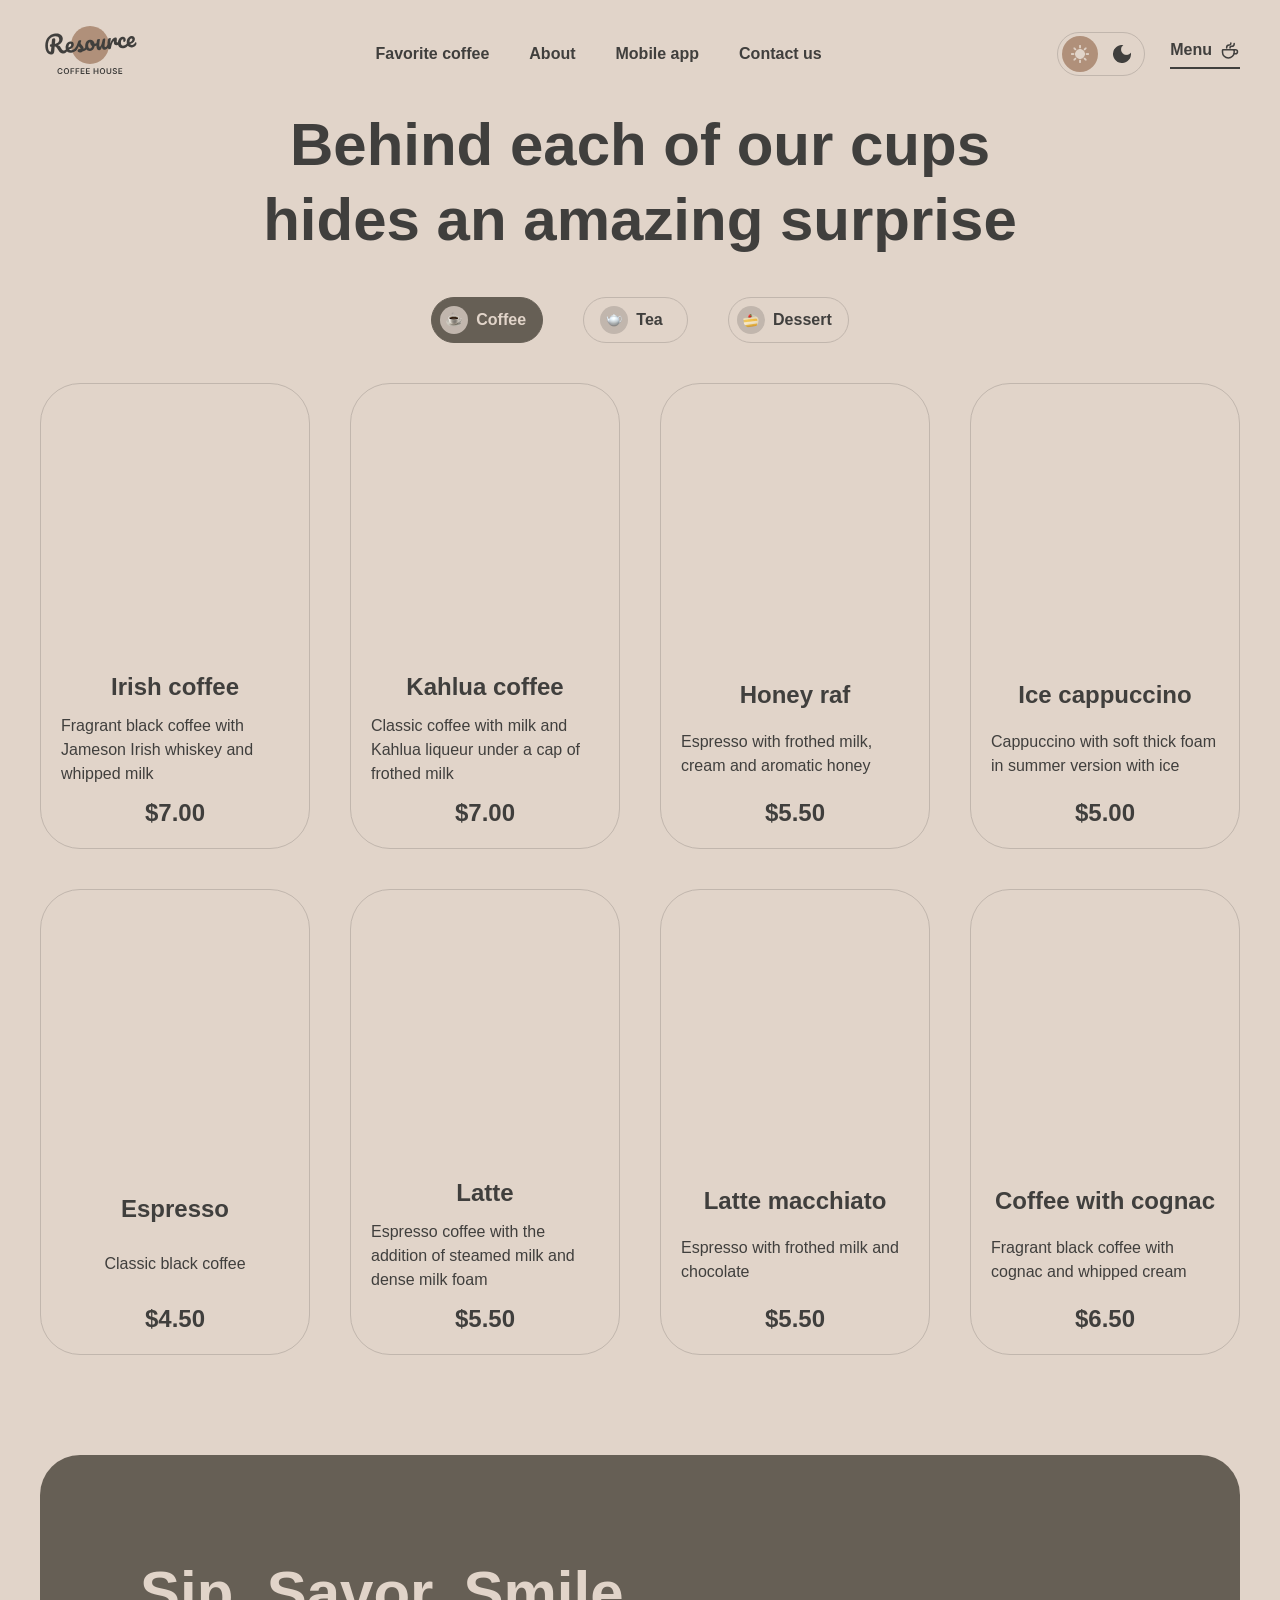
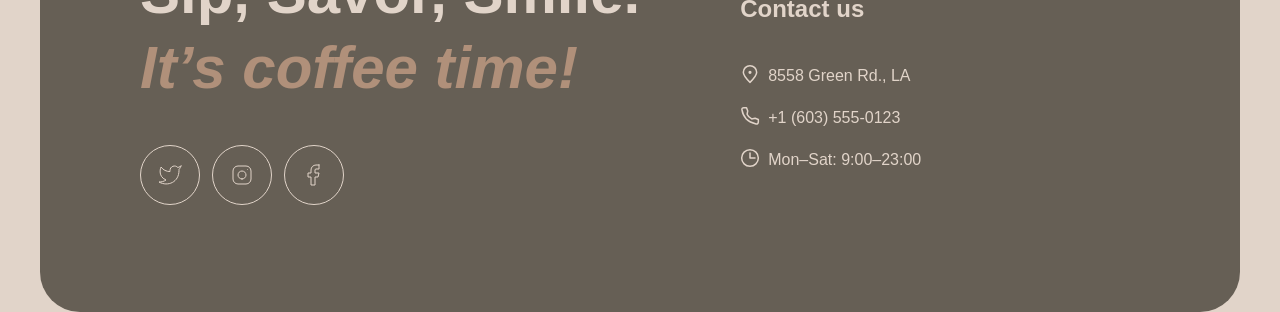
==== commit 8d88bd0e: "feat: add price calculation" ====
--- a/pages/menu/menu.html
+++ b/pages/menu/menu.html
@@ -96,85 +96,21 @@
       <div class="menu-offer">
         <h1 class="menu-offer__title font-heading-2">Behind each of our cups <br> hides an amazing surprise</h1>
         <div class="menu-offer__tabs font-action-button">
-            <button class="menu-offer__tab active" data-category="coffee">
+            <button class="menu-offer__tab menu-inv-btn active" data-category="coffee">
               <img class="tab-icon" src="../../assets/img/menu/coffee_m_i.png" alt="">
               <span>Coffee</span>
             </button>
-            <button class="menu-offer__tab" data-category="tea">
+            <button class="menu-offer__tab menu-inv-btn" data-category="tea">
               <img class="tab-icon" src="../../assets/img/menu/tea_m_i.png" alt="">
               <span>Tea</span>
             </button>
-            <button class="menu-offer__tab" data-category="dessert">
+            <button class="menu-offer__tab menu-inv-btn" data-category="dessert">
               <img class="tab-icon" src="../../assets/img/menu/dessert_m_i.png" alt="">
               <span>Dessert</span>
             </button>
         </div>
       </div>
       <div class="menu-grid">
-        <article class="menu-card">
-          <div class="menu-card__img-wrap">
-            <img class="menu-card__img" src="../../assets/img/menu/coffee-1.png" alt="Menu card">
-          </div>
-          <h2 class="font-heading-3 menu-card__title">Irish coffee</h2>
-          <p class="menu-card__text">Fragrant black coffee with Jameson Irish whiskey and whipped milk</p>
-          <p class="menu-card__price font-heading-3">$7.00</p>
-        </article>
-        <article class="menu-card">
-          <div class="menu-card__img-wrap">
-            <img class="menu-card__img" src="../../assets/img/menu/coffee-2.png" alt="Menu card">
-          </div>
-          <h2 class="font-heading-3 menu-card__title">Kahlua coffee</h2>
-          <p class="menu-card__text">Classic coffee with milk and Kahlua liqueur under a cap of frothed milk</p>
-          <p class="menu-card__price font-heading-3">$7.00</p>
-        </article>
-        <article class="menu-card">
-          <div class="menu-card__img-wrap">
-            <img class="menu-card__img" src="../../assets/img/menu/coffee-3.png" alt="Menu card">
-          </div>
-          <h2 class="font-heading-3 menu-card__title">Honey raf</h2>
-          <p class="menu-card__text">Espresso with frothed milk, cream and aromatic honey</p>
-          <p class="menu-card__price font-heading-3">$5.50</p>
-        </article>
-        <article class="menu-card">
-          <div class="menu-card__img-wrap">
-            <img class="menu-card__img" src="../../assets/img/menu/coffee-4.png" alt="Menu card">
-          </div>
-          <h2 class="font-heading-3 menu-card__title">Ice cappuccino</h2>
-          <p class="menu-card__text">Cappuccino with soft thick foam in summer version with ice</p>
-          <p class="menu-card__price font-heading-3">$5.00</p>
-        </article>
-        <article class="menu-card">
-          <div class="menu-card__img-wrap">
-            <img class="menu-card__img" src="../../assets/img/menu/coffee-5.png" alt="Menu card">
-          </div>
-          <h2 class="font-heading-3 menu-card__title">Espresso</h2>
-          <p class="menu-card__text">Classic black coffee</p>
-          <p class="menu-card__price font-heading-3">$4.50</p>
-        </article>
-        <article class="menu-card">
-          <div class="menu-card__img-wrap">
-            <img class="menu-card__img" src="../../assets/img/menu/coffee-6.png" alt="Menu card">
-          </div>
-          <h2 class="font-heading-3 menu-card__title">Latte</h2>
-          <p class="menu-card__text">Espresso coffee with the addition of steamed milk and dense milk foam</p>
-          <p class="menu-card__price font-heading-3">$5.50</p>
-        </article>
-        <article class="menu-card">
-          <div class="menu-card__img-wrap">
-            <img class="menu-card__img" src="../../assets/img/menu/coffee-7.png" alt="Menu card">
-          </div>
-          <h2 class="font-heading-3 menu-card__title">Latte macchiato</h2>
-          <p class="menu-card__text">Espresso with frothed milk and chocolate</p>
-          <p class="menu-card__price font-heading-3">$5.50</p>
-        </article>
-        <article class="menu-card">
-          <div class="menu-card__img-wrap">
-            <img class="menu-card__img" src="../../assets/img/menu/coffee-8.png" alt="Menu card">
-          </div>
-          <h2 class="font-heading-3 menu-card__title">Coffee with cognac</h2>
-          <p class="menu-card__text">Fragrant black coffee with cognac and whipped cream</p>
-          <p class="menu-card__price font-heading-3">$6.50</p>
-        </article>
       </div>
       <div class="menu-pagination">
         <button class="pagination_btn">
@@ -250,6 +186,70 @@
         </div>
       </div>
     </footer>
+    <section class="modal-container">
+      <div class="modal-window">
+        <div class="modal-img-wrap menu-card__img-wrap">
+          <img src="../../assets/img/menu/coffee-1.png" alt="" class="modal-img menu-card__img">
+        </div>
+        <div class="modal-content">
+          <h2 class="font-heading-3 modal-title">Irish coffee</h2>
+          <p class="modal-text">Fragrant black coffee with Jameson Irish whiskey and whipped milk</p>
+          <p class="modal-size-text">Size</p>
+          <div class="modal-btns-wrap modal-size-buttons">
+            <button class="modal-inv-btn menu-inv-btn active">
+              <span class="menu-inv-btn__circle">S</span>
+              <span>Small</span>
+            </button>
+            <button class="modal-inv-btn menu-inv-btn">
+              <span class="menu-inv-btn__circle">M</span>
+              <span>Medium</span>
+            </button>
+            <button class="menu-inv-btn">
+              <span class="menu-inv-btn__circle">L</span>
+              <span>Large</span>
+            </button>
+          </div>
+          <p class="modal-additives-text">Additives</p>
+          <div class="modal-btns-wrap modal-additives-buttons">
+            <button class="menu-inv-btn">
+              <span class="menu-inv-btn__circle">1</span>
+              <span>Sugar</span>
+            </button>
+            <button class="menu-inv-btn">
+              <span class="menu-inv-btn__circle">2</span>
+              <span>Cinnamon</span>
+            </button>
+            <button class="menu-inv-btn">
+              <span class="menu-inv-btn__circle">3</span>
+              <span>Syrup</span>
+            </button>
+          </div>
+          <div class="modal-total-wrapper font-heading-3">
+            <span class="modal-total-text">Total</span>
+            <span class="modal-total-price">$7.00</span>
+          </div>
+          <div class="modal-caption-wrapper font-body-caption">
+            <svg class="modal-caption-logo" width="16" height="16" viewBox="0 0 16 16" fill="none" xmlns="http://www.w3.org/2000/svg">
+              <g clip-path="url(#clip0_147811_7961)">
+              <path d="M8 7.66663V11" stroke="#403F3D" stroke-linecap="round" stroke-linejoin="round"/>
+              <path d="M8 5.00667L8.00667 4.99926" stroke="#403F3D" stroke-linecap="round" stroke-linejoin="round"/>
+              <path d="M7.99967 14.6667C11.6816 14.6667 14.6663 11.6819 14.6663 8.00004C14.6663 4.31814 11.6816 1.33337 7.99967 1.33337C4.31778 1.33337 1.33301 4.31814 1.33301 8.00004C1.33301 11.6819 4.31778 14.6667 7.99967 14.6667Z" stroke="#403F3D" stroke-linecap="round" stroke-linejoin="round"/>
+              </g>
+              <defs>
+              <clipPath id="clip0_147811_7961">
+              <rect width="16" height="16" fill="white"/>
+              </clipPath>
+              </defs>
+            </svg>
+            <span class="modal-caption-text">The cost is not final. Download our mobile app to see the final price
+              and place your order. Earn loyalty points and enjoy your favorite coffee with up to 20% discount.</span>
+          </div>
+          <button class="modal-btn">
+            <span class="modal-btn__text font-action-button">Close</span>
+          </button>
+        </div>
+      </div>
+    </section>
   </div>
   <script src="../../scripts/global.js"></script>
   <script src="../../scripts/menu.js"></script>
--- a/styles/menu.css
+++ b/styles/menu.css
@@ -10,12 +10,12 @@
   align-items: center;
   gap: 40px;
 }
-.menu-offer__tab {
+.menu-inv-btn {
   all: unset;
   box-sizing: border-box;
   cursor: pointer;
   overflow: hidden;
-
+  min-width: 105px;
   height: 46px;
 
   border: 1px solid var(--border-primary-col);
@@ -35,13 +35,13 @@
   border-radius: 50%;
   transition: background-color 0.2s ease, filter 0.2s ease;
 }
-.menu-offer__tab:hover,
-.menu-offer__tab.active {
+.menu-inv-btn:hover,
+.menu-inv-btn.active {
   background-color: var(--container-col);
   border-color: var(--container-col);
   color: var(--text-inverse-col);
 }
-.menu-offer__tab:hover
+.menu-inv-btn:hover
 .tab-icon,
 .tab-icon:active {
   background-color: var(--page-col);
@@ -128,11 +128,6 @@
 .menu-card__price {
   padding: 0 20px 0 20px;
 }
-@media (max-width: 700px) {
-  .menu-card:nth-child(n + 5) {
-    display: none !important;
-  }
-}
 .menu-pagination {
   display: none;
   flex-direction: row;
@@ -166,4 +161,119 @@
 }
 .pagination_btn:hover .btn__logo {
   stroke: var(--page-col);
-}+}
+.modal-container {
+  position: fixed;
+  top: 0;
+  left: 0;
+  width: 100%;
+  height: 100%;
+  background-color: var(--overlay-col);
+  z-index: 10;
+  /* display: flex !important; */
+  align-items: center;
+  justify-content: center;
+  cursor: pointer;
+  display: none;
+}
+.modal-window {
+  max-width: 800px;
+  background-color: var(--modal-col);
+  border-radius: 40px;
+  padding: 16px;
+  display: flex;
+  flex-direction: row;
+  margin: 0 40px 0 40px;
+  cursor:auto;
+}
+.modal-img-wrap {
+  min-width: 310px;
+  min-height: 310px;
+}
+@media (max-width: 666px) {
+  .modal-img-wrap {
+    display: none;
+  }
+}
+.modal-img {
+  height: auto;
+  border-radius: 40px;
+  min-width: 310px;
+  min-height: 310px;
+}
+.modal-content {
+  display: flex;
+  flex-direction: column;
+  gap: 20px;
+  padding: 16px 16px 16px 20px;
+}
+.modal-btns-wrap {
+  display: grid;
+  grid-template-columns: repeat(3, max-content);
+  gap: 8px;
+}
+.modal-btns-wrap .menu-inv-btn {
+  width: max-content;
+}
+@media (max-width: 900px) {
+  .modal-btns-wrap {
+    grid-template-columns: repeat(2, max-content);
+    row-gap: 12px;
+  }
+}
+.menu-inv-btn__circle {
+  width: 30px;
+  height: 30px;
+  border-radius: 50%;
+  background-color: var(--border-primary-col);
+  color: var(--text-primary-col);
+  display: flex;
+  align-items: center;
+  justify-content: center;
+  font-size: 16px;
+  transition: background-color 0.2s ease, color 0.2s ease;
+}
+.modal-total-wrapper {
+  display: flex;
+  flex-direction: row;
+  justify-content: space-between;
+}
+.modal-caption-wrapper {
+  display: flex;
+  flex-direction: row;
+  gap: 8px;
+  border-top: 1px solid var(--border-primary-col);
+  padding-top: 12px;
+}
+.modal-caption-logo {
+  flex-shrink: 0;
+}
+.modal-btn {
+  all: unset;
+  box-sizing: border-box;
+  cursor: pointer;
+  overflow: hidden;
+  width: 100%;
+  height: 44px;
+
+  border: 1px solid var(--border-inverse-col);
+
+  border-radius: 100px;
+  display: inline-flex;
+  align-items: center;
+  justify-content: center;
+  gap: 8px;
+
+  padding: 8px 16px 8px 8px;
+  transition: background-color 0.2s ease, border-color 0.2s ease, color 0.2s ease;
+}
+.modal-btn:hover {
+  background-color: var(--container-col);
+  border-color: var(--container-col);
+  color: var(--text-inverse-col);
+}
+.modal-inv-btn.active {
+  background-color: var(--container-col);
+  border-color: var(--text-inverse-col);
+  color: var(--text-inverse-col);
+}
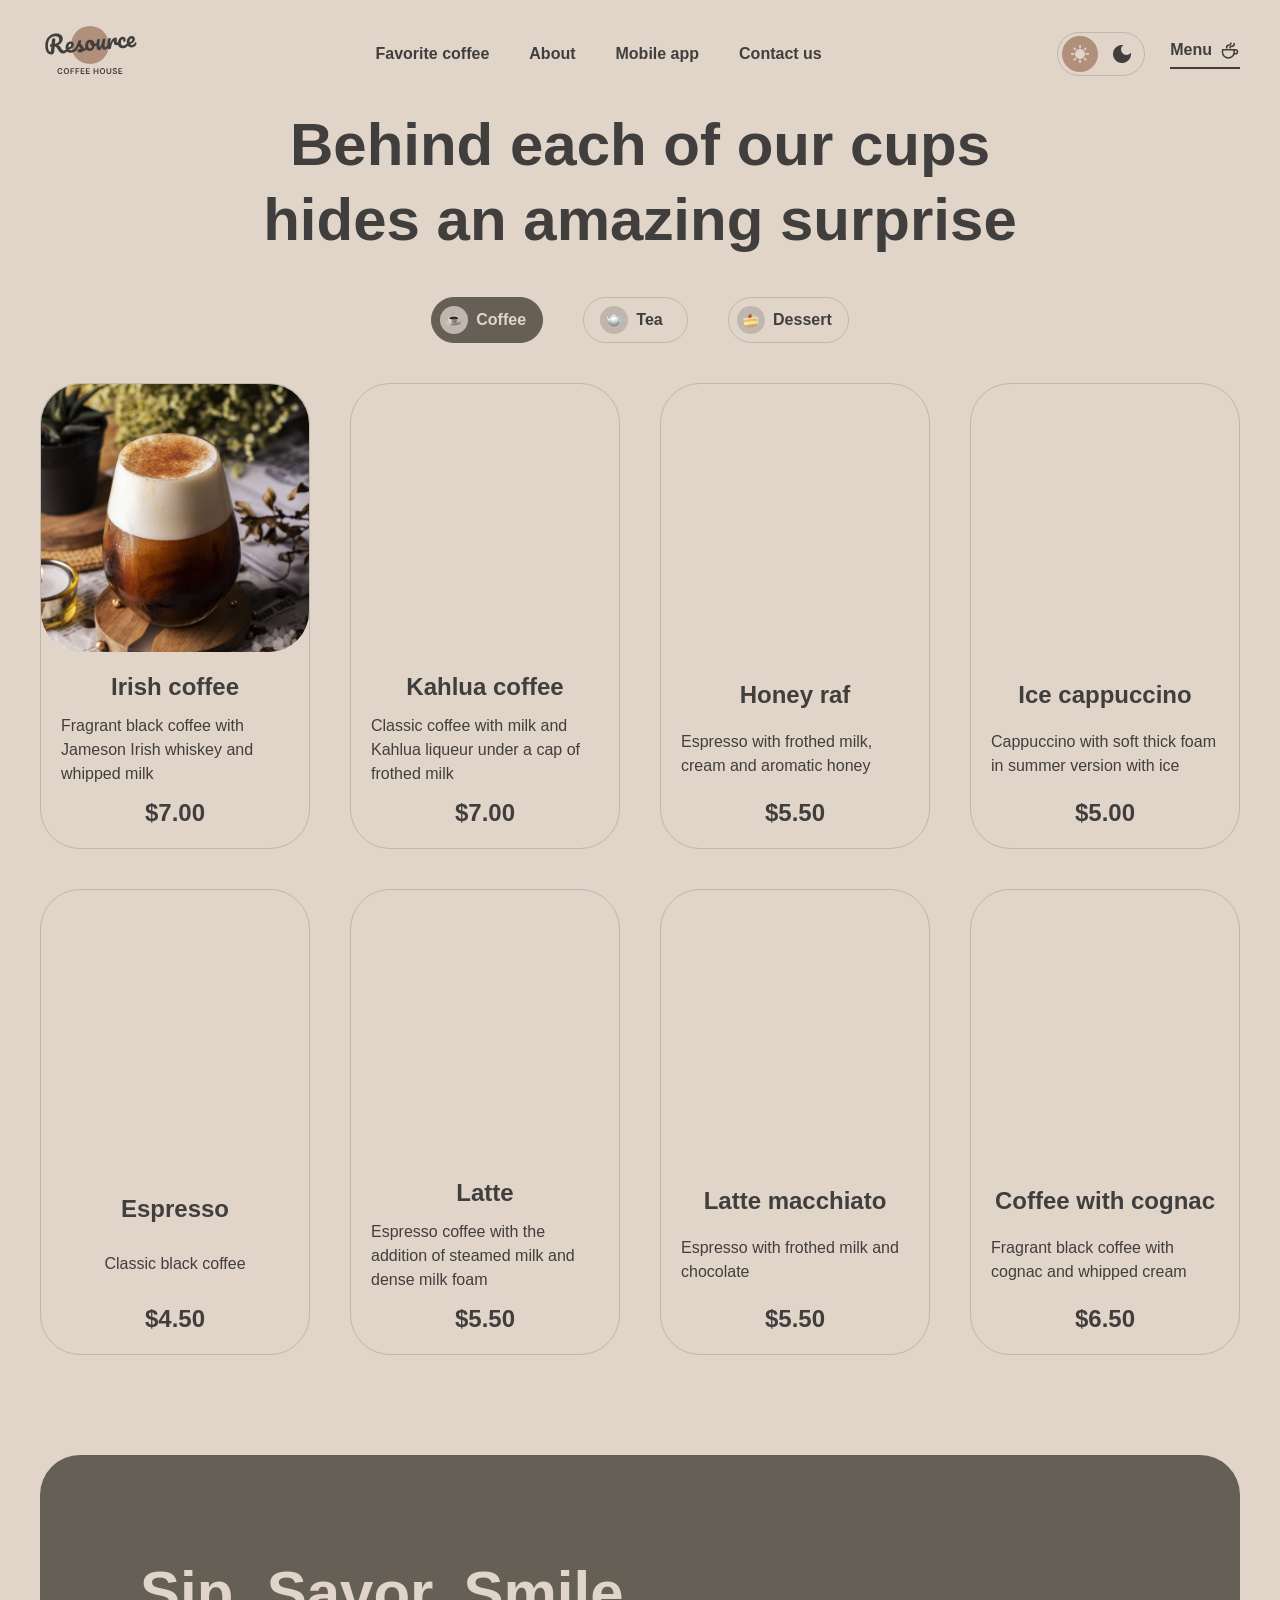
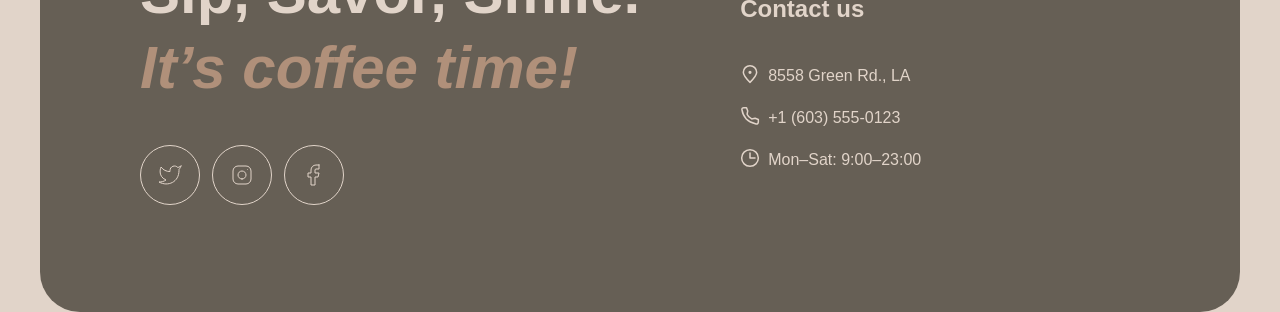
==== commit 6e6e1761: "refactor: remove unnecessary comments, tags" ====
--- a/pages/menu/menu.html
+++ b/pages/menu/menu.html
@@ -110,8 +110,7 @@
             </button>
         </div>
       </div>
-      <div class="menu-grid">
-      </div>
+      <div class="menu-grid"></div>
       <div class="menu-pagination">
         <button class="pagination_btn">
           <svg width="60" height="60" viewBox="0 0 60 60" xmlns="http://www.w3.org/2000/svg">
@@ -187,68 +186,7 @@
       </div>
     </footer>
     <section class="modal-container">
-      <div class="modal-window">
-        <div class="modal-img-wrap menu-card__img-wrap">
-          <img src="../../assets/img/menu/coffee-1.png" alt="" class="modal-img menu-card__img">
-        </div>
-        <div class="modal-content">
-          <h2 class="font-heading-3 modal-title">Irish coffee</h2>
-          <p class="modal-text">Fragrant black coffee with Jameson Irish whiskey and whipped milk</p>
-          <p class="modal-size-text">Size</p>
-          <div class="modal-btns-wrap modal-size-buttons">
-            <button class="modal-inv-btn menu-inv-btn active">
-              <span class="menu-inv-btn__circle">S</span>
-              <span>Small</span>
-            </button>
-            <button class="modal-inv-btn menu-inv-btn">
-              <span class="menu-inv-btn__circle">M</span>
-              <span>Medium</span>
-            </button>
-            <button class="menu-inv-btn">
-              <span class="menu-inv-btn__circle">L</span>
-              <span>Large</span>
-            </button>
-          </div>
-          <p class="modal-additives-text">Additives</p>
-          <div class="modal-btns-wrap modal-additives-buttons">
-            <button class="menu-inv-btn">
-              <span class="menu-inv-btn__circle">1</span>
-              <span>Sugar</span>
-            </button>
-            <button class="menu-inv-btn">
-              <span class="menu-inv-btn__circle">2</span>
-              <span>Cinnamon</span>
-            </button>
-            <button class="menu-inv-btn">
-              <span class="menu-inv-btn__circle">3</span>
-              <span>Syrup</span>
-            </button>
-          </div>
-          <div class="modal-total-wrapper font-heading-3">
-            <span class="modal-total-text">Total</span>
-            <span class="modal-total-price">$7.00</span>
-          </div>
-          <div class="modal-caption-wrapper font-body-caption">
-            <svg class="modal-caption-logo" width="16" height="16" viewBox="0 0 16 16" fill="none" xmlns="http://www.w3.org/2000/svg">
-              <g clip-path="url(#clip0_147811_7961)">
-              <path d="M8 7.66663V11" stroke="#403F3D" stroke-linecap="round" stroke-linejoin="round"/>
-              <path d="M8 5.00667L8.00667 4.99926" stroke="#403F3D" stroke-linecap="round" stroke-linejoin="round"/>
-              <path d="M7.99967 14.6667C11.6816 14.6667 14.6663 11.6819 14.6663 8.00004C14.6663 4.31814 11.6816 1.33337 7.99967 1.33337C4.31778 1.33337 1.33301 4.31814 1.33301 8.00004C1.33301 11.6819 4.31778 14.6667 7.99967 14.6667Z" stroke="#403F3D" stroke-linecap="round" stroke-linejoin="round"/>
-              </g>
-              <defs>
-              <clipPath id="clip0_147811_7961">
-              <rect width="16" height="16" fill="white"/>
-              </clipPath>
-              </defs>
-            </svg>
-            <span class="modal-caption-text">The cost is not final. Download our mobile app to see the final price
-              and place your order. Earn loyalty points and enjoy your favorite coffee with up to 20% discount.</span>
-          </div>
-          <button class="modal-btn">
-            <span class="modal-btn__text font-action-button">Close</span>
-          </button>
-        </div>
-      </div>
+      <div class="modal-window"></div>
     </section>
   </div>
   <script src="../../scripts/global.js"></script>
--- a/styles/menu.css
+++ b/styles/menu.css
@@ -170,7 +170,6 @@
   height: 100%;
   background-color: var(--overlay-col);
   z-index: 10;
-  /* display: flex !important; */
   align-items: center;
   justify-content: center;
   cursor: pointer;
